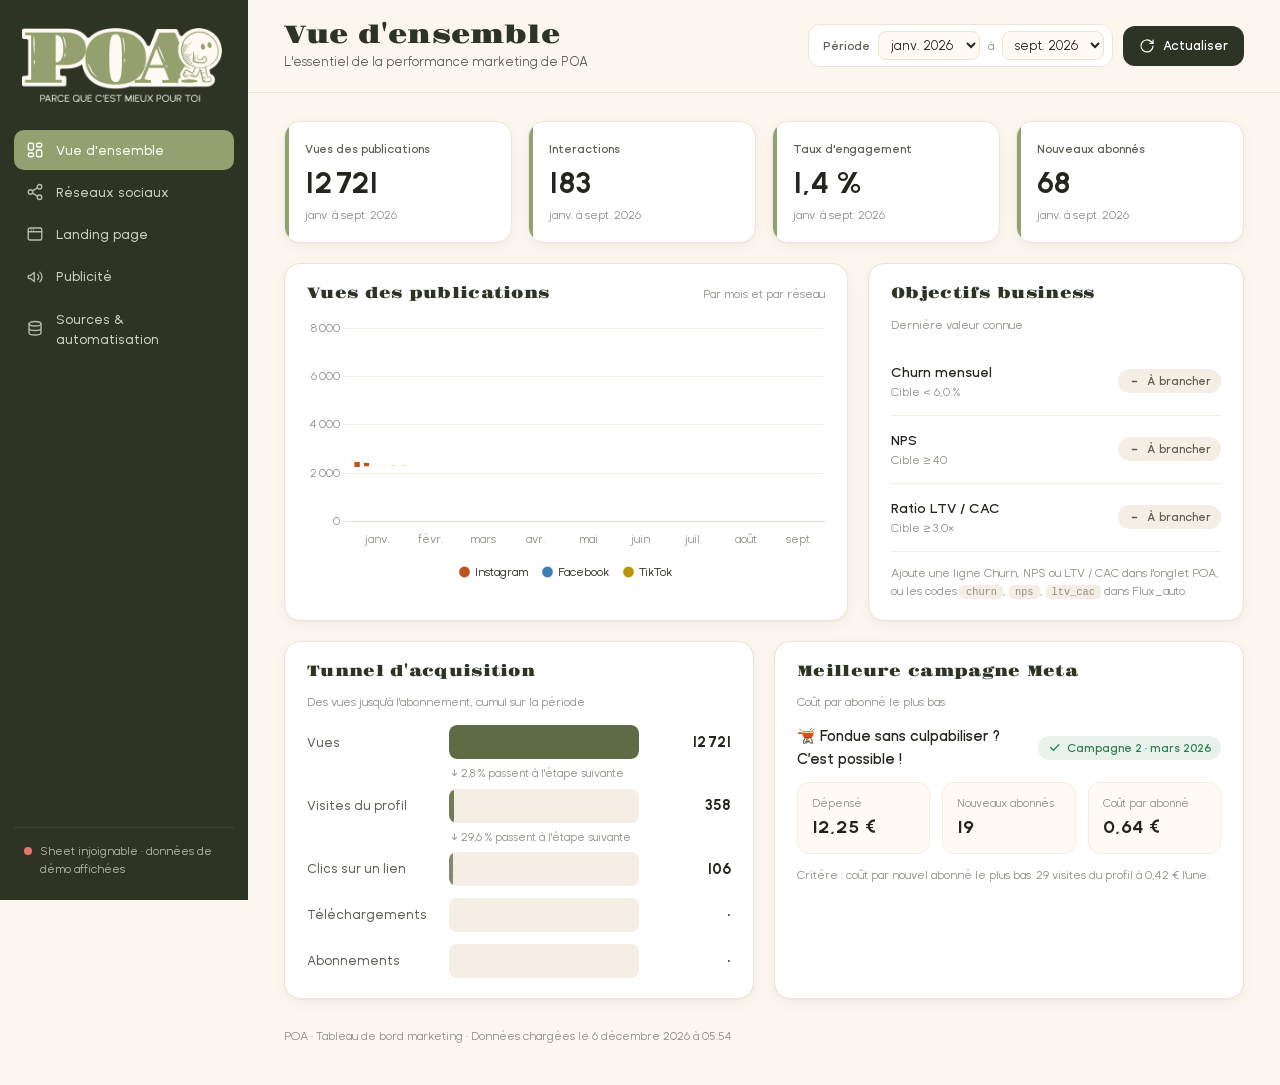
==== index.html @ b8bda18e "Add files via upload" ====
<!DOCTYPE html>
<html lang="fr">
<head>
  <meta charset="UTF-8" />
  <meta name="viewport" content="width=device-width, initial-scale=1.0" />
  <meta name="robots" content="noindex, nofollow" />
  <meta name="description" content="Tableau de bord KPI marketing de POA" />
  <title>POA · Tableau de bord KPI</title>
  <link rel="icon" href="favicon.ico" sizes="any" />
  <link rel="icon" href="favicon-32.png" type="image/png" />
  <link rel="apple-touch-icon" href="apple-touch-icon.png" />
  <meta name="theme-color" content="#2E3424" />
  <link rel="preload" href="gravitas-one.woff2" as="font" type="font/woff2" crossorigin />
  <link rel="preload" href="nobel-uno-regular.woff2" as="font" type="font/woff2" crossorigin />
  <link rel="stylesheet" href="styles.css" />
</head>
<body>

<div class="app">

  <!-- ============ SIDEBAR ============ -->
  <aside class="sidebar" aria-label="Navigation">
    <div class="brand">
      <img src="logo.png" alt="POA, parce que c'est mieux pour toi" class="brand-logo" width="440" height="163" onerror="this.outerHTML='&lt;span class=&quot;brand-fallback&quot;&gt;POA&lt;/span&gt;'" />
    </div>

    <nav class="nav">
      <a href="#vue" class="nav-item" data-page="vue">
        <svg viewBox="0 0 24 24"><rect x="3" y="3" width="7" height="9" rx="2"/><rect x="14" y="3" width="7" height="5" rx="2"/><rect x="14" y="12" width="7" height="9" rx="2"/><rect x="3" y="16" width="7" height="5" rx="2"/></svg>
        <span>Vue d'ensemble</span>
      </a>
      <a href="#reseaux" class="nav-item" data-page="reseaux">
        <svg viewBox="0 0 24 24"><circle cx="18" cy="5" r="3"/><circle cx="6" cy="12" r="3"/><circle cx="18" cy="19" r="3"/><path d="M8.6 13.5l6.8 4M15.4 6.5l-6.8 4"/></svg>
        <span>Réseaux sociaux</span>
      </a>
      <a href="#landing" class="nav-item" data-page="landing">
        <svg viewBox="0 0 24 24"><rect x="3" y="4" width="18" height="16" rx="2"/><path d="M3 9h18M7 6.5h.01M10 6.5h.01"/></svg>
        <span>Landing page</span>
      </a>
      <a href="#pub" class="nav-item" data-page="pub">
        <svg viewBox="0 0 24 24"><path d="M3 11v2a1 1 0 0 0 1 1h2l5 4V6L6 10H4a1 1 0 0 0-1 1z"/><path d="M15.5 8.5a5 5 0 0 1 0 7M18.5 5.5a9 9 0 0 1 0 13"/></svg>
        <span>Publicité</span>
      </a>
      <a href="#sources" class="nav-item" data-page="sources">
        <svg viewBox="0 0 24 24"><ellipse cx="12" cy="5" rx="8" ry="3"/><path d="M4 5v6c0 1.7 3.6 3 8 3s8-1.3 8-3V5M4 11v6c0 1.7 3.6 3 8 3s8-1.3 8-3v-6"/></svg>
        <span>Sources &amp; automatisation</span>
      </a>
    </nav>

    <div class="source-status" id="source-status">
      <span class="dot"></span>
      <span class="txt">Chargement…</span>
    </div>
  </aside>

  <!-- ============ MAIN ============ -->
  <div class="main">

    <header class="topbar">
      <div class="topbar-title">
        <h1 id="page-title">Vue d'ensemble</h1>
        <p id="page-sub">L'essentiel de la performance marketing de POA</p>
      </div>
      <div class="topbar-actions">
        <div class="period">
          <label for="p-start">Période</label>
          <select id="p-start" aria-label="Mois de début"></select>
          <span class="arrow">à</span>
          <select id="p-end" aria-label="Mois de fin"></select>
        </div>
        <button id="refresh" class="btn" type="button" title="Recharger les données du Google Sheet">
          <svg viewBox="0 0 24 24"><path d="M21 12a9 9 0 1 1-2.6-6.4L21 8"/><path d="M21 3v5h-5"/></svg>
          <span>Actualiser</span>
        </button>
      </div>
    </header>

    <main class="content">

      <!-- ============ PAGE : VUE D'ENSEMBLE ============ -->
      <section class="page" id="page-vue" data-title="Vue d'ensemble" data-sub="L'essentiel de la performance marketing de POA">
        <div class="tiles" id="tiles-vue"></div>

        <div class="grid g-3-2">
          <div class="card">
            <div class="card-head">
              <h2>Vues des publications</h2>
              <span class="card-hint">Par mois et par réseau</span>
            </div>
            <div class="chart" id="wrap-communaute"><canvas id="c-communaute"></canvas></div>
          </div>
          <div class="card">
            <div class="card-head">
              <h2>Objectifs business</h2>
              <span class="card-hint">Dernière valeur connue</span>
            </div>
            <div id="objectifs"></div>
          </div>
        </div>

        <div class="grid g-2">
          <div class="card">
            <div class="card-head">
              <h2>Tunnel d'acquisition</h2>
              <span class="card-hint">Des vues jusqu'à l'abonnement, cumul sur la période</span>
            </div>
            <div id="funnel"></div>
          </div>
          <div class="card">
            <div class="card-head">
              <h2>Meilleure campagne Meta</h2>
              <span class="card-hint">Coût par abonné le plus bas</span>
            </div>
            <div id="best-test"></div>
          </div>
        </div>
      </section>

      <!-- ============ PAGE : RÉSEAUX ============ -->
      <section class="page" id="page-reseaux" data-title="Réseaux sociaux" data-sub="Instagram, Facebook et TikTok sur la période choisie">
        <div class="tiles tiles-3" id="tiles-reseaux"></div>

        <div class="grid g-2">
          <div class="card">
            <div class="card-head"><h2>Vues des publications</h2><span class="card-hint">Par mois</span></div>
            <div class="chart" id="wrap-abonnes"><canvas id="c-abonnes"></canvas></div>
          </div>
          <div class="card">
            <div class="card-head"><h2>Interactions</h2><span class="card-hint">Par mois</span></div>
            <div class="chart" id="wrap-interactions"><canvas id="c-interactions"></canvas></div>
          </div>
        </div>

        <div class="grid g-2">
          <div class="card">
            <div class="card-head"><h2>Taux d'engagement</h2><span class="card-hint">Interactions ÷ vues</span></div>
            <div class="chart" id="wrap-publications"><canvas id="c-publications"></canvas></div>
          </div>
          <div class="card">
            <div class="card-head"><h2>Publications</h2><span class="card-hint">Stories et posts</span></div>
            <div class="chart" id="wrap-pubs"><canvas id="c-pubs"></canvas></div>
          </div>
        </div>

        <div class="card">
          <div class="card-head"><h2>Détail par mois et par réseau</h2></div>
          <div class="table-wrap" id="t-efficacite"></div>
        </div>
      </section>

      <!-- ============ PAGE : LANDING PAGE ============ -->
      <section class="page" id="page-landing" data-title="Landing page" data-sub="Trafic du site et passage à l'application">
        <div class="tiles" id="tiles-landing"></div>
        <div class="grid g-3-2">
          <div class="card">
            <div class="card-head"><h2>Visites par mois</h2><span class="card-hint">Landing page</span></div>
            <div class="chart" id="wrap-visites"><canvas id="c-visites"></canvas></div>
          </div>
          <div class="card">
            <div class="card-head"><h2>De la visite à l'abonnement</h2><span class="card-hint">Cumul sur la période</span></div>
            <div id="funnel-lp"></div>
          </div>
        </div>
        <div class="card">
          <div class="card-head"><h2>Détail mensuel</h2></div>
          <div class="table-wrap" id="t-landing"></div>
        </div>
      </section>

      <!-- ============ PAGE : PUBLICITÉ ============ -->
      <section class="page" id="page-pub" data-title="Publicité" data-sub="Campagnes Meta Ads (Instagram) et Google Ads">
        <div class="tiles" id="tiles-pub"></div>

        <div class="card">
          <div class="card-head">
            <h2>Campagnes Meta Ads</h2>
            <span class="card-hint" id="hint-tests"></span>
          </div>
          <div class="table-wrap" id="t-tests"></div>
        </div>

        <div class="grid g-2">
          <div class="card">
            <div class="card-head"><h2>Coûts unitaires</h2><span class="card-hint">Plus bas = mieux</span></div>
            <div class="chart" id="wrap-cpa"><canvas id="c-cpa"></canvas></div>
          </div>
          <div class="card">
            <div class="card-head"><h2>Résultats obtenus</h2><span class="card-hint">Par campagne</span></div>
            <div class="chart" id="wrap-roas"><canvas id="c-roas"></canvas></div>
          </div>
        </div>

        <div class="grid g-2">
          <div class="card">
            <div class="card-head"><h2>Diffusion mensuelle</h2><span class="card-hint">Vues Meta Ads et impressions Google Ads</span></div>
            <div class="chart" id="wrap-impr"><canvas id="c-impr"></canvas></div>
          </div>
          <div class="card">
            <div class="card-head"><h2>Google Ads</h2><span class="card-hint">Impressions, clics, conversion</span></div>
            <div class="table-wrap" id="t-campagnes"></div>
          </div>
        </div>
      </section>

      <!-- ============ PAGE : SOURCES ============ -->
      <section class="page" id="page-sources" data-title="Sources &amp; automatisation" data-sub="D'où vient chaque chiffre, et ce qui reste à brancher">
        <div class="tiles" id="tiles-sources"></div>
        <div class="card">
          <div class="card-head">
            <h2>État de chaque indicateur</h2>
            <span class="card-hint">Le code sert à l'automatisation (onglet Flux_auto)</span>
          </div>
          <div class="table-wrap" id="t-sources"></div>
        </div>
        <div class="card callout">
          <h2>Comment fonctionne la mise à jour automatique</h2>
          <ol class="steps">
            <li><strong>Saisie manuelle</strong> : l'onglet <code>POA</code> du Google Sheet reste la base. Chaque valeur saisie apparaît ici au prochain clic sur <em>Actualiser</em>.</li>
            <li><strong>Automatisation</strong> : un script (Google Apps Script ou Make) ajoute chaque jour ou chaque semaine des lignes dans l'onglet <code>Flux_auto</code> : <code>Date | Code | Valeur | Source</code>.</li>
            <li><strong>Fusion</strong> : le dashboard regroupe ces lignes par mois. Une valeur automatique remplace la valeur manuelle du même mois.</li>
          </ol>
          <p class="muted">Le guide complet est dans le fichier <code>GUIDE_AUTOMATISATION.md</code> du projet.</p>
        </div>
      </section>

      <footer class="footer">
        POA · Tableau de bord marketing · <span id="last-load">···</span>
      </footer>
    </main>
  </div>
</div>

<div class="toast" id="toast" role="status" aria-live="polite"></div>

<script src="papaparse.min.js"></script>
<script src="chart.umd.min.js"></script>
<script src="chartjs-plugin-annotation.min.js"></script>
<script src="config.js"></script>
<script src="demo-data.js"></script>
<script src="app.js"></script>
</body>
</html>
---- styles.css ----
/* ============ POLICES (charte POA 2026, fichiers locaux) ============ */
@font-face { font-family: 'Gravitas One'; font-weight: 400; font-display: swap; src: url('gravitas-one.woff2') format('woff2'); }
@font-face { font-family: 'Nobel Uno'; font-weight: 400; font-display: swap; src: url('nobel-uno-regular.woff2') format('woff2'); }
@font-face { font-family: 'Nobel Uno'; font-weight: 500; font-display: swap; src: url('nobel-uno-medium.woff2') format('woff2'); }
@font-face { font-family: 'Nobel Uno'; font-weight: 600; font-display: swap; src: url('nobel-uno-semibold.woff2') format('woff2'); }
@font-face { font-family: 'Nobel Uno'; font-weight: 700; font-display: swap; src: url('nobel-uno-bold.woff2') format('woff2'); }

/* ============ TOKENS ============ */
:root {
  /* Charte POA */
  --sage: #93A170;
  --sage-dk: #5F6B44;
  --sage-ink: #2E3424;
  --terracotta: #BF5223;
  --blue: #8FB0C7;
  --orange: #F79E2B;
  --cream: #FFFAF2;

  /* Surfaces & texte */
  --bg: #FBF6EE;
  --surface: #FFFFFF;
  --line: #EDE4D6;
  --line-soft: #F4EEE4;
  --ink: #23261E;
  --ink-2: #5C5F55;
  --ink-3: #8E8F86;

  /* Séries (palette validée daltonisme) */
  --c-ig: #BF5223;
  --c-fb: #3F7FB5;
  --c-tt: #B8960C;
  --c-meta: #3F7FB5;
  --c-gads: #7C8F3E;

  /* Statuts (réservés) */
  --good: #2F7D4F;  --good-bg: #E7F2EA;
  --warn: #9A6A0B;  --warn-bg: #FBF0D9;
  --bad:  #B3261E;  --bad-bg:  #FBE6E3;

  --radius: 16px;
  --shadow: 0 1px 2px rgba(46, 52, 36, .04), 0 4px 16px rgba(46, 52, 36, .04);
  --font: 'Nobel Uno', -apple-system, BlinkMacSystemFont, 'Segoe UI', Roboto, Arial, sans-serif;
  --serif: 'Gravitas One', Georgia, 'Times New Roman', serif;
}

* { box-sizing: border-box; margin: 0; padding: 0; }
html { -webkit-text-size-adjust: 100%; }
body {
  font-family: var(--font); font-size: 14px; line-height: 1.5;
  color: var(--ink); background: var(--bg);
  -webkit-font-smoothing: antialiased;
  font-variant-numeric: tabular-nums;
}
svg { fill: none; stroke: currentColor; stroke-width: 1.8; stroke-linecap: round; stroke-linejoin: round; }
code { font-family: ui-monospace, SFMono-Regular, Menlo, monospace; font-size: .86em; background: var(--line-soft); padding: 1px 6px; border-radius: 5px; }

/* ============ LAYOUT ============ */
.app { display: grid; grid-template-columns: 248px minmax(0, 1fr); min-height: 100vh; }

/* ============ SIDEBAR ============ */
.sidebar {
  position: sticky; top: 0; height: 100vh;
  background: var(--sage-ink); color: #E9E6DC;
  display: flex; flex-direction: column; padding: 22px 14px;
}
.brand { padding: 6px 8px 28px; }
.brand-logo { display: block; width: 100%; max-width: 200px; height: auto; }
.brand-fallback { font-family: var(--serif); font-size: 30px; color: var(--cream); }

.nav { display: flex; flex-direction: column; gap: 2px; }
.nav-item {
  display: flex; align-items: center; gap: 12px;
  padding: 10px 12px; border-radius: 10px;
  color: #CFD2C2; text-decoration: none; font-weight: 500; font-size: 13.5px;
  transition: background .15s, color .15s;
}
.nav-item svg { width: 18px; height: 18px; flex-shrink: 0; opacity: .85; }
.nav-item:hover { background: rgba(255,255,255,.06); color: #fff; }
.nav-item.active { background: var(--sage); color: #fff; }
.nav-item.active svg { opacity: 1; }
.nav-item:focus-visible, .btn:focus-visible, select:focus-visible { outline: 2px solid var(--orange); outline-offset: 2px; }

.source-status {
  margin-top: auto; display: flex; align-items: flex-start; gap: 8px;
  font-size: 12px; color: #B8BDA6; padding: 14px 10px 0; border-top: 1px solid rgba(255,255,255,.08);
}
.source-status .dot { width: 8px; height: 8px; border-radius: 50%; background: #8E8F86; margin-top: 5px; flex-shrink: 0; }
.source-status.live .dot { background: #7FC79A; box-shadow: 0 0 0 4px rgba(127,199,154,.15); }
.source-status.demo .dot { background: var(--orange); }
.source-status.error .dot { background: #E5776E; }

/* ============ TOPBAR ============ */
.main { min-width: 0; display: flex; flex-direction: column; }
.topbar {
  position: sticky; top: 0; z-index: 20;
  display: flex; align-items: center; justify-content: space-between; gap: 16px; flex-wrap: wrap;
  padding: 20px 36px; background: rgba(251, 246, 238, .92); backdrop-filter: blur(8px);
  border-bottom: 1px solid var(--line);
}
.topbar h1 { font-family: var(--serif); font-weight: 400; font-size: 25px; line-height: 1.2; letter-spacing: .2px; color: var(--sage-ink); }
.topbar p { color: var(--ink-2); font-size: 13px; margin-top: 2px; }
.topbar-actions { display: flex; align-items: center; gap: 10px; flex-wrap: wrap; }
.period { display: flex; align-items: center; gap: 8px; background: var(--surface); border: 1px solid var(--line); border-radius: 12px; padding: 6px 8px 6px 14px; }
.period label { font-size: 12px; font-weight: 600; color: var(--ink-2); }
.period .arrow { font-size: 12px; color: var(--ink-3); }
.period select {
  font: inherit; font-size: 13px; color: var(--ink); background: var(--cream);
  border: 1px solid var(--line); border-radius: 8px; padding: 5px 8px; cursor: pointer;
}
.btn {
  display: inline-flex; align-items: center; gap: 8px; cursor: pointer;
  font: inherit; font-size: 13px; font-weight: 600; color: #fff;
  background: var(--sage-ink); border: none; border-radius: 12px; padding: 10px 16px;
  transition: background .15s, transform .1s;
}
.btn:hover { background: #3C4430; }
.btn:active { transform: translateY(1px); }
.btn svg { width: 16px; height: 16px; }
.btn.loading svg { animation: spin .8s linear infinite; }
@keyframes spin { to { transform: rotate(360deg); } }

/* ============ CONTENT ============ */
.content { padding: 28px 36px 40px; max-width: 1360px; width: 100%; }
.page { display: none; flex-direction: column; gap: 20px; animation: fade .25s ease; }
.page.active { display: flex; }
@keyframes fade { from { opacity: 0; transform: translateY(4px); } to { opacity: 1; transform: none; } }

.grid { display: grid; gap: 20px; }
.g-2 { grid-template-columns: repeat(2, minmax(0, 1fr)); }
.g-3-2 { grid-template-columns: minmax(0, 3fr) minmax(0, 2fr); }

/* ============ CARDS ============ */
.card {
  background: var(--surface); border: 1px solid var(--line); border-radius: var(--radius);
  padding: 20px 22px; box-shadow: var(--shadow); min-width: 0;
}
.card-head { display: flex; align-items: baseline; justify-content: space-between; gap: 12px; margin-bottom: 14px; flex-wrap: wrap; }
.card-head h2, .callout h2 { font-family: var(--serif); font-weight: 400; font-size: 15px; color: var(--sage-ink); letter-spacing: .3px; line-height: 1.3; }
.card-hint { font-size: 12px; color: var(--ink-3); }
.chart { position: relative; height: 270px; }
.muted { color: var(--ink-3); font-size: 12.5px; }

/* ============ TILES ============ */
.tiles { display: grid; grid-template-columns: repeat(4, minmax(0, 1fr)); gap: 16px; }
.tiles-3 { grid-template-columns: repeat(3, minmax(0, 1fr)); }
.tile {
  position: relative; overflow: hidden;
  background: var(--surface); border: 1px solid var(--line); border-radius: var(--radius);
  padding: 18px 20px; box-shadow: var(--shadow); min-width: 0;
}
.tile::before { content: ''; position: absolute; left: 0; top: 0; bottom: 0; width: 4px; background: var(--accent, var(--sage)); }
.tile-label { font-size: 12px; font-weight: 600; color: var(--ink-2); display: flex; align-items: center; gap: 8px; }
.tile-label .sw { width: 8px; height: 8px; border-radius: 50%; background: var(--accent, var(--sage)); }
.tile-value { font-size: 30px; font-weight: 700; letter-spacing: -.8px; line-height: 1.15; margin-top: 8px; color: var(--ink); }
.tile-value.empty { color: var(--ink-3); font-size: 22px; font-weight: 600; }
.tile-foot { margin-top: 6px; font-size: 12px; color: var(--ink-3); display: flex; gap: 6px; align-items: center; flex-wrap: wrap; }
.delta { font-weight: 600; padding: 1px 7px; border-radius: 999px; font-size: 11.5px; }
.delta.up { color: var(--good); background: var(--good-bg); }
.delta.down { color: var(--bad); background: var(--bad-bg); }
.delta.flat { color: var(--ink-2); background: var(--line-soft); }

/* Tuile réseau détaillée */
.net-rows { margin-top: 12px; display: grid; grid-template-columns: repeat(3, minmax(0, 1fr)); gap: 12px 10px; border-top: 1px solid var(--line-soft); padding-top: 12px; }
.net-rows div { font-size: 12px; color: var(--ink-3); }
.net-rows strong { display: block; font-size: 16px; color: var(--ink); font-weight: 600; }
.net-rows strong.na { color: var(--ink-3); }
.net-total { margin-top: 12px; font-size: 12px; color: var(--ink-2); font-weight: 500; }
.net-total span { color: var(--ink-3); font-weight: 400; }
.camp-name { min-width: 200px; max-width: 280px; }
td.num { white-space: nowrap; }
table.compact th, table.compact td { padding-left: 9px; padding-right: 9px; }
.camp-name strong { display: block; }
.camp-name span { display: block; font-size: 12px; color: var(--ink-2); line-height: 1.35; }
.camp-name em { display: block; font-size: 11.5px; color: var(--ink-3); margin-top: 4px; font-style: normal; line-height: 1.4; }
.warn-note { background: var(--warn-bg); color: #6B4A08; padding: 10px 14px; border-radius: 10px; }

/* ============ TABLES ============ */
.table-wrap { overflow-x: auto; }
table { width: 100%; border-collapse: collapse; font-size: 13px; }
th {
  text-align: left; font-weight: 600; font-size: 11.5px; color: var(--ink-2);
  text-transform: uppercase; letter-spacing: .4px;
  padding: 10px 12px; border-bottom: 1px solid var(--line); background: var(--cream); white-space: nowrap;
}
th.num, td.num { text-align: right; }
td { padding: 11px 12px; border-bottom: 1px solid var(--line-soft); vertical-align: middle; }
tbody tr:last-child td { border-bottom: none; }
tbody tr:hover td { background: #FDFAF5; }
td.na { color: var(--ink-3); }
.row-muted td { color: var(--ink-3); font-style: italic; }
.sec-tag { display: inline-block; font-size: 11px; font-weight: 600; padding: 2px 8px; border-radius: 6px; background: var(--line-soft); color: var(--ink-2); white-space: nowrap; }
.sw-inline { display: inline-block; width: 9px; height: 9px; border-radius: 50%; margin-right: 7px; vertical-align: 0; }

/* ============ STATUTS ============ */
.status { display: inline-flex; align-items: center; gap: 6px; font-size: 12px; font-weight: 600; padding: 3px 10px; border-radius: 999px; white-space: nowrap; }
.status svg { width: 13px; height: 13px; stroke-width: 2.4; }
.status.good { color: var(--good); background: var(--good-bg); }
.status.warn { color: var(--warn); background: var(--warn-bg); }
.status.bad  { color: var(--bad);  background: var(--bad-bg); }
.status.none { color: var(--ink-2); background: var(--line-soft); }
.src { font-size: 11.5px; font-weight: 600; padding: 2px 8px; border-radius: 6px; }
.src.auto { color: #1F5E8C; background: #E5EFF7; }
.src.manuel { color: var(--sage-dk); background: #EEF1E5; }
.src.vide { color: var(--ink-3); background: var(--line-soft); }

/* ============ OBJECTIFS ============ */
.obj { display: flex; align-items: center; justify-content: space-between; gap: 12px; padding: 14px 0; border-bottom: 1px solid var(--line-soft); }
.obj:last-child { border-bottom: none; }
.obj-name { font-weight: 600; }
.obj-target { font-size: 12px; color: var(--ink-3); }
.obj-right { text-align: right; display: flex; flex-direction: column; align-items: flex-end; gap: 4px; }
.obj-val { font-size: 20px; font-weight: 700; }

/* ============ FUNNEL ============ */
.funnel { display: flex; flex-direction: column; gap: 6px; }
.f-step { display: grid; grid-template-columns: 130px minmax(0, 1fr) 80px; align-items: center; gap: 12px; }
.f-label { font-size: 13px; font-weight: 500; color: var(--ink-2); }
.f-bar { height: 34px; background: var(--line-soft); border-radius: 8px; overflow: hidden; }
.f-fill { height: 100%; background: var(--sage); border-radius: 8px; min-width: 4px; transition: width .5s ease; }
.f-fill { background: var(--sage-dk); }
.f-val { font-weight: 700; font-size: 15px; text-align: right; }
.f-rate { grid-column: 2 / 4; font-size: 11.5px; color: var(--ink-3); padding-left: 2px; }

/* ============ MEILLEUR TEST ============ */
.best { display: grid; grid-template-columns: repeat(3, 1fr); gap: 12px; }
.best-name { grid-column: 1 / -1; font-weight: 600; font-size: 15px; display: flex; align-items: center; justify-content: space-between; gap: 8px; }
.kv { background: var(--cream); border: 1px solid var(--line-soft); border-radius: 12px; padding: 12px 14px; }
.kv span { font-size: 11.5px; color: var(--ink-3); display: block; }
.kv strong { font-size: 19px; font-weight: 700; }
.note { font-size: 12px; color: var(--ink-3); margin-top: 12px; }

/* ============ EMPTY STATE ============ */
.empty-state {
  height: 100%; min-height: 160px; display: flex; flex-direction: column; align-items: center; justify-content: center;
  text-align: center; gap: 6px; color: var(--ink-3); font-size: 13px; padding: 16px;
  border: 1.5px dashed var(--line); border-radius: 12px; background: #FFFDF9;
}
.empty-state strong { color: var(--ink-2); font-weight: 600; }

/* ============ CALLOUT ============ */
.callout { background: #F4F5EC; border-color: #E2E6D2; }
.callout h2 { margin-bottom: 12px; }
.steps { padding-left: 20px; display: flex; flex-direction: column; gap: 8px; color: var(--ink-2); margin-bottom: 10px; }

/* ============ FOOTER / TOAST ============ */
.footer { margin-top: 28px; font-size: 12px; color: var(--ink-3); }
.toast {
  position: fixed; bottom: 24px; right: 24px; z-index: 50;
  background: var(--sage-ink); color: #fff; font-size: 13px; font-weight: 500;
  padding: 12px 18px; border-radius: 12px; box-shadow: 0 8px 24px rgba(0,0,0,.18);
  opacity: 0; transform: translateY(10px); pointer-events: none; transition: all .25s ease;
}
.toast.show { opacity: 1; transform: none; }

/* ============ RESPONSIVE ============ */
@media (max-width: 1180px) {
  .tiles { grid-template-columns: repeat(2, minmax(0, 1fr)); }
  .g-3-2 { grid-template-columns: minmax(0, 1fr); }
}
@media (max-width: 900px) {
  .app { grid-template-columns: minmax(0, 1fr); }
  .sidebar { position: static; height: auto; padding: 14px 16px; }
  .brand { padding: 0 0 12px; }
  .brand-logo { max-width: 150px; }
  .nav { flex-direction: row; overflow-x: auto; gap: 6px; padding-bottom: 4px; }
  .nav-item { white-space: nowrap; padding: 8px 12px; }
  .source-status { padding-top: 10px; margin-top: 10px; }
  .topbar { position: static; padding: 18px 16px; }
  .content { padding: 18px 16px 32px; }
  .g-2 { grid-template-columns: minmax(0, 1fr); }
  .tiles-3 { grid-template-columns: minmax(0, 1fr); }
}
@media (max-width: 520px) {
  .tiles { grid-template-columns: repeat(2, minmax(0, 1fr)); gap: 10px; }
  .tiles.tiles-3 { grid-template-columns: minmax(0, 1fr); }
  .tile { padding: 14px; }
  .tile-value { font-size: 24px; }
  .tile-foot span:not(.delta) { display: none; }
  .period { width: 100%; }
  .f-step { grid-template-columns: 96px minmax(0, 1fr) 64px; }
  .best { grid-template-columns: 1fr 1fr; }
}
@media (prefers-reduced-motion: reduce) { * { animation: none !important; transition: none !important; } }
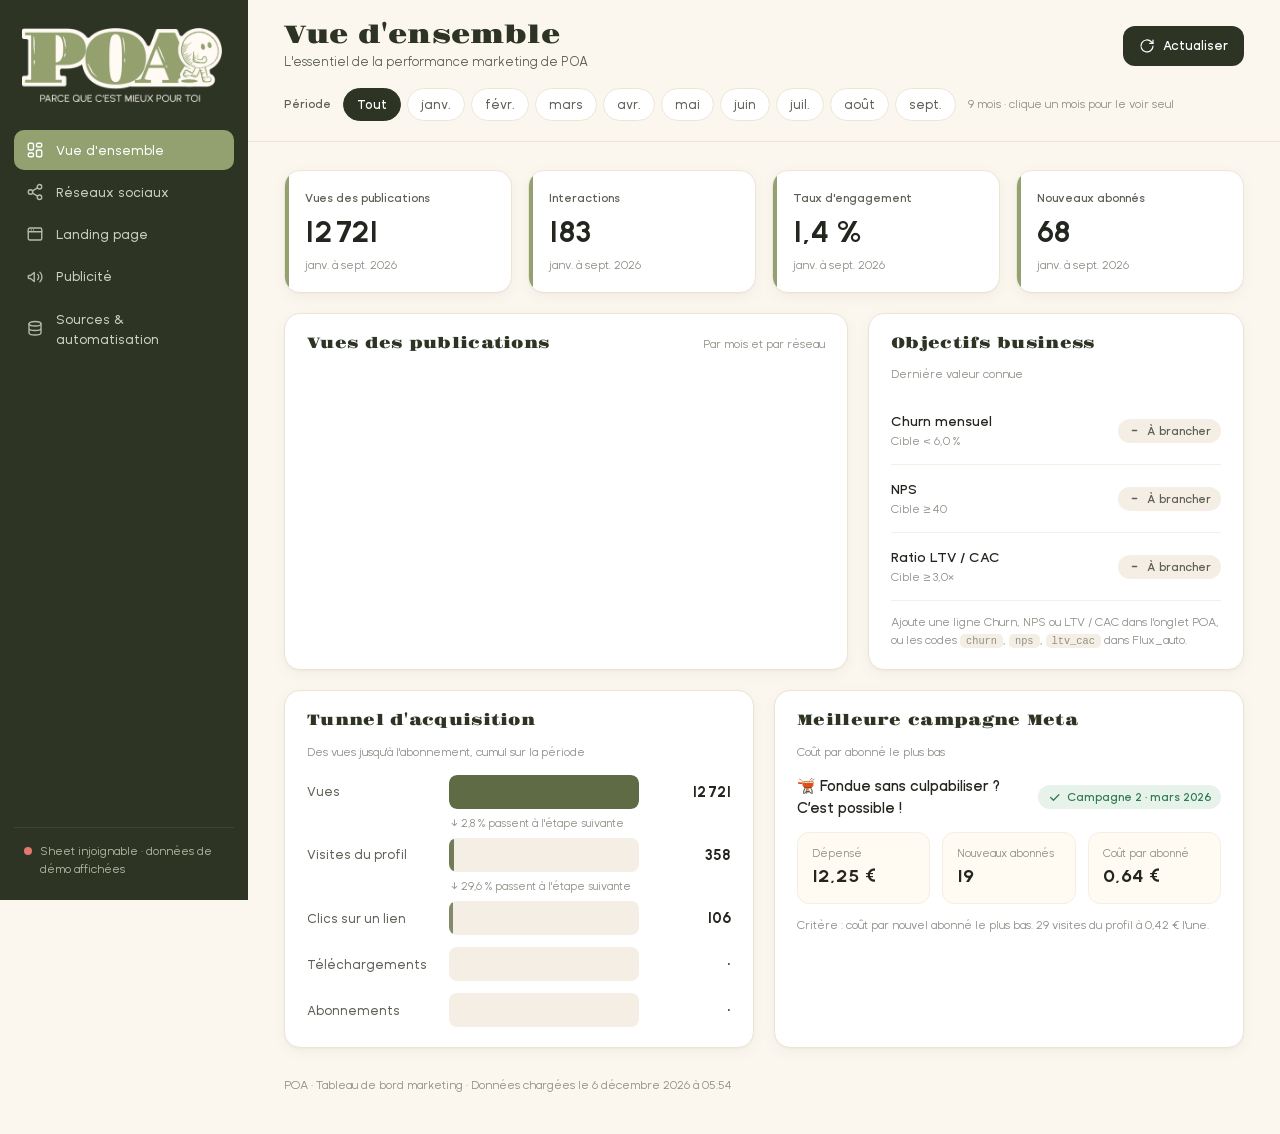
==== commit d0d9f22f: "Add files via upload" ====
--- a/index.html
+++ b/index.html
@@ -62,17 +62,16 @@
         <p id="page-sub">L'essentiel de la performance marketing de POA</p>
       </div>
       <div class="topbar-actions">
-        <div class="period">
-          <label for="p-start">Période</label>
-          <select id="p-start" aria-label="Mois de début"></select>
-          <span class="arrow">à</span>
-          <select id="p-end" aria-label="Mois de fin"></select>
-        </div>
         <button id="refresh" class="btn" type="button" title="Recharger les données du Google Sheet">
           <svg viewBox="0 0 24 24"><path d="M21 12a9 9 0 1 1-2.6-6.4L21 8"/><path d="M21 3v5h-5"/></svg>
           <span>Actualiser</span>
         </button>
       </div>
+      <div class="period" role="group" aria-label="Période">
+        <span class="period-label">Période</span>
+        <div class="chips" id="period-chips"></div>
+        <span class="period-hint" id="period-hint"></span>
+      </div>
     </header>
 
     <main class="content">
@@ -117,12 +116,14 @@
       </section>
 
       <!-- ============ PAGE : RÉSEAUX ============ -->
-      <section class="page" id="page-reseaux" data-title="Réseaux sociaux" data-sub="Instagram, Facebook et TikTok sur la période choisie">
-        <div class="tiles tiles-3" id="tiles-reseaux"></div>
-
-        <div class="grid g-2">
-          <div class="card">
-            <div class="card-head"><h2>Vues des publications</h2><span class="card-hint">Par mois</span></div>
+      <section class="page" id="page-reseaux" data-title="Réseaux sociaux" data-sub="Un réseau à la fois, sur la période choisie">
+        <div class="net-tabs" id="net-tabs" role="tablist" aria-label="Réseau"></div>
+
+        <div class="tiles" id="tiles-reseaux"></div>
+
+        <div class="grid g-2">
+          <div class="card">
+            <div class="card-head"><h2>Vues des publications</h2><span class="card-hint" id="hint-net-1">Par mois</span></div>
             <div class="chart" id="wrap-abonnes"><canvas id="c-abonnes"></canvas></div>
           </div>
           <div class="card">
@@ -137,13 +138,13 @@
             <div class="chart" id="wrap-publications"><canvas id="c-publications"></canvas></div>
           </div>
           <div class="card">
-            <div class="card-head"><h2>Publications</h2><span class="card-hint">Stories et posts</span></div>
+            <div class="card-head"><h2>Audience</h2><span class="card-hint">Visites du profil, clics sur le lien, nouveaux abonnés</span></div>
             <div class="chart" id="wrap-pubs"><canvas id="c-pubs"></canvas></div>
           </div>
         </div>
 
         <div class="card">
-          <div class="card-head"><h2>Détail par mois et par réseau</h2></div>
+          <div class="card-head"><h2 id="t-net-title">Détail par mois</h2></div>
           <div class="table-wrap" id="t-efficacite"></div>
         </div>
       </section>
--- a/styles.css
+++ b/styles.css
@@ -100,13 +100,30 @@
 .topbar h1 { font-family: var(--serif); font-weight: 400; font-size: 25px; line-height: 1.2; letter-spacing: .2px; color: var(--sage-ink); }
 .topbar p { color: var(--ink-2); font-size: 13px; margin-top: 2px; }
 .topbar-actions { display: flex; align-items: center; gap: 10px; flex-wrap: wrap; }
-.period { display: flex; align-items: center; gap: 8px; background: var(--surface); border: 1px solid var(--line); border-radius: 12px; padding: 6px 8px 6px 14px; }
-.period label { font-size: 12px; font-weight: 600; color: var(--ink-2); }
-.period .arrow { font-size: 12px; color: var(--ink-3); }
-.period select {
-  font: inherit; font-size: 13px; color: var(--ink); background: var(--cream);
-  border: 1px solid var(--line); border-radius: 8px; padding: 5px 8px; cursor: pointer;
-}
+.period { flex-basis: 100%; display: flex; align-items: center; gap: 10px 12px; flex-wrap: wrap; }
+.period-label { font-size: 12px; font-weight: 600; color: var(--ink-2); }
+.period-hint { font-size: 12px; color: var(--ink-3); }
+.chips { display: flex; gap: 6px; flex-wrap: wrap; }
+.chip {
+  font: inherit; font-size: 13px; font-weight: 500; color: var(--ink-2); cursor: pointer;
+  background: var(--surface); border: 1px solid var(--line); border-radius: 999px; padding: 6px 13px;
+  transition: background .15s, color .15s, border-color .15s; user-select: none;
+}
+.chip:hover { border-color: var(--sage); color: var(--ink); }
+.chip.on { background: var(--sage); border-color: var(--sage); color: #fff; font-weight: 600; }
+.chip-all.on { background: var(--sage-ink); border-color: var(--sage-ink); }
+.chip:focus-visible, .net-tab:focus-visible { outline: 2px solid var(--orange); outline-offset: 2px; }
+
+/* Onglets réseau */
+.net-tabs { display: flex; gap: 8px; flex-wrap: wrap; }
+.net-tab {
+  font: inherit; font-size: 14px; font-weight: 600; color: var(--ink-2); cursor: pointer;
+  display: inline-flex; align-items: center; background: var(--surface);
+  border: 1px solid var(--line); border-radius: 12px; padding: 10px 18px; box-shadow: var(--shadow);
+  transition: border-color .15s, color .15s, background .15s;
+}
+.net-tab:hover { color: var(--ink); border-color: var(--accent); }
+.net-tab.active { color: var(--ink); border-color: var(--accent); background: color-mix(in srgb, var(--accent) 10%, #fff); box-shadow: inset 0 -3px 0 var(--accent), var(--shadow); }
 .btn {
   display: inline-flex; align-items: center; gap: 8px; cursor: pointer;
   font: inherit; font-size: 13px; font-weight: 600; color: #fff;
@@ -276,7 +293,9 @@
   .tile { padding: 14px; }
   .tile-value { font-size: 24px; }
   .tile-foot span:not(.delta) { display: none; }
-  .period { width: 100%; }
+  .chips { flex-wrap: nowrap; overflow-x: auto; width: 100%; padding-bottom: 4px; scrollbar-width: none; }
+  .chip { flex: none; }
+  .net-tab { flex: 1; justify-content: center; padding: 10px 8px; font-size: 13px; }
   .f-step { grid-template-columns: 96px minmax(0, 1fr) 64px; }
   .best { grid-template-columns: 1fr 1fr; }
 }
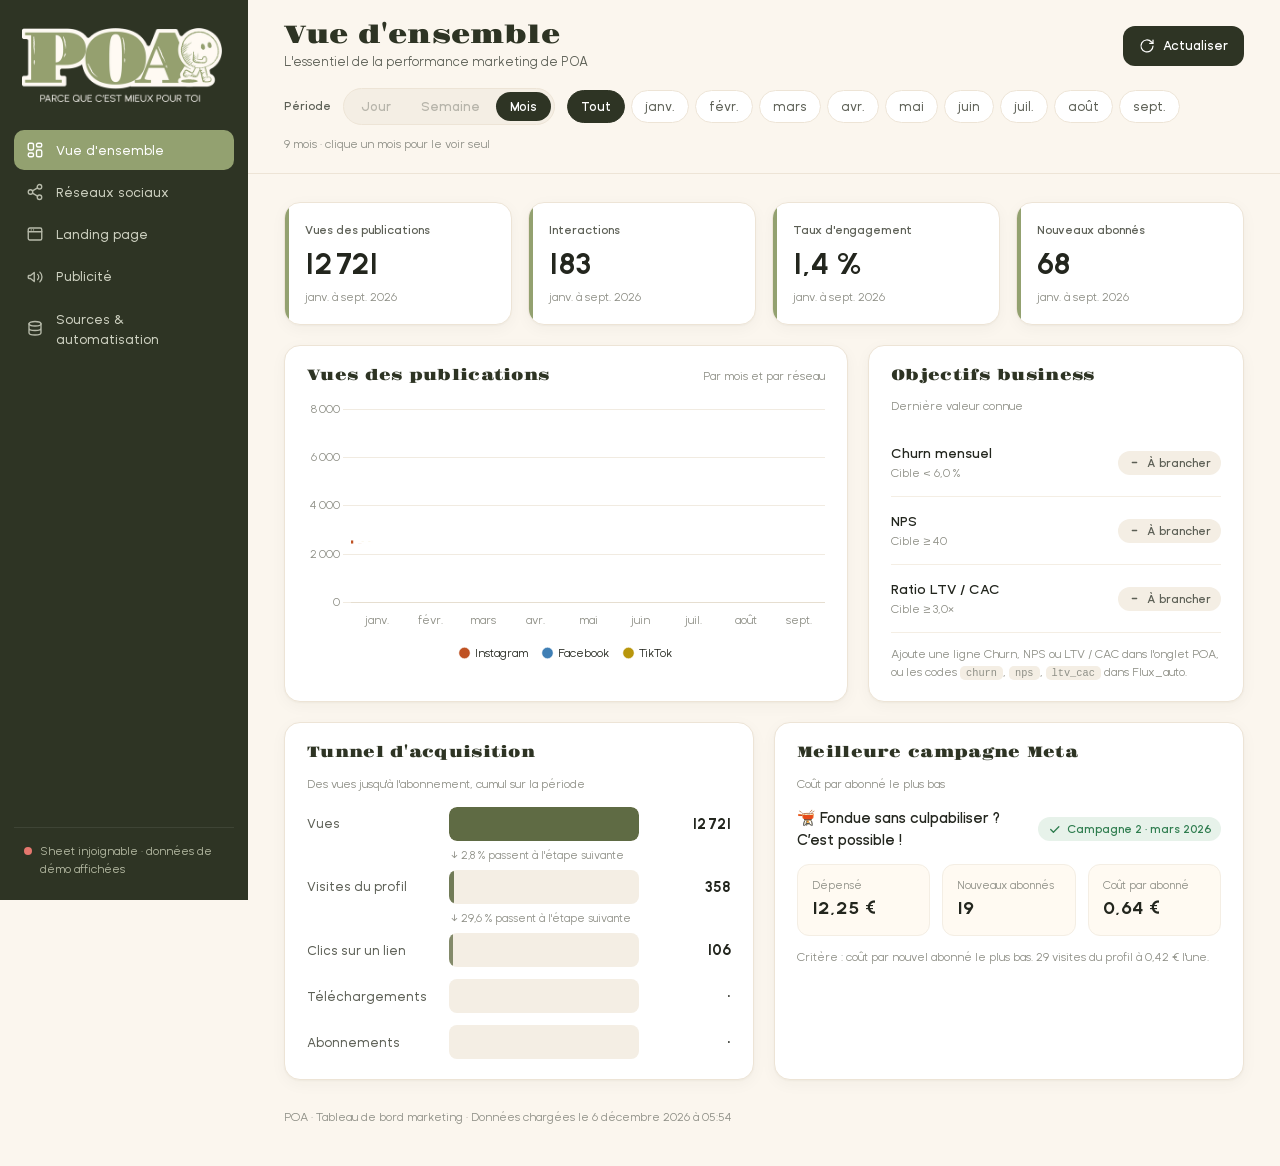
==== commit 6b5d696c: "Add files via upload" ====
--- a/index.html
+++ b/index.html
@@ -69,7 +69,12 @@
       </div>
       <div class="period" role="group" aria-label="Période">
         <span class="period-label">Période</span>
+        <div class="seg" id="gran" role="group" aria-label="Regrouper par"></div>
         <div class="chips" id="period-chips"></div>
+        <div class="range" id="period-range" hidden>
+          <label>du <input type="date" id="d-from" /></label>
+          <label>au <input type="date" id="d-to" /></label>
+        </div>
         <span class="period-hint" id="period-hint"></span>
       </div>
     </header>
@@ -84,7 +89,7 @@
           <div class="card">
             <div class="card-head">
               <h2>Vues des publications</h2>
-              <span class="card-hint">Par mois et par réseau</span>
+              <span class="card-hint" data-gran-hint=" et par réseau">Par mois et par réseau</span>
             </div>
             <div class="chart" id="wrap-communaute"><canvas id="c-communaute"></canvas></div>
           </div>
@@ -123,11 +128,11 @@
 
         <div class="grid g-2">
           <div class="card">
-            <div class="card-head"><h2>Vues des publications</h2><span class="card-hint" id="hint-net-1">Par mois</span></div>
+            <div class="card-head"><h2>Vues des publications</h2><span class="card-hint" data-gran-hint="">Par mois</span></div>
             <div class="chart" id="wrap-abonnes"><canvas id="c-abonnes"></canvas></div>
           </div>
           <div class="card">
-            <div class="card-head"><h2>Interactions</h2><span class="card-hint">Par mois</span></div>
+            <div class="card-head"><h2>Interactions</h2><span class="card-hint" data-gran-hint="">Par mois</span></div>
             <div class="chart" id="wrap-interactions"><canvas id="c-interactions"></canvas></div>
           </div>
         </div>
@@ -154,7 +159,7 @@
         <div class="tiles" id="tiles-landing"></div>
         <div class="grid g-3-2">
           <div class="card">
-            <div class="card-head"><h2>Visites par mois</h2><span class="card-hint">Landing page</span></div>
+            <div class="card-head"><h2>Visites</h2><span class="card-hint">Landing page</span></div>
             <div class="chart" id="wrap-visites"><canvas id="c-visites"></canvas></div>
           </div>
           <div class="card">
--- a/styles.css
+++ b/styles.css
@@ -100,10 +100,20 @@
 .topbar h1 { font-family: var(--serif); font-weight: 400; font-size: 25px; line-height: 1.2; letter-spacing: .2px; color: var(--sage-ink); }
 .topbar p { color: var(--ink-2); font-size: 13px; margin-top: 2px; }
 .topbar-actions { display: flex; align-items: center; gap: 10px; flex-wrap: wrap; }
-.period { flex-basis: 100%; display: flex; align-items: center; gap: 10px 12px; flex-wrap: wrap; }
+.period { flex-basis: 100%; min-width: 0; max-width: 100%; display: flex; align-items: center; gap: 10px 12px; flex-wrap: wrap; }
 .period-label { font-size: 12px; font-weight: 600; color: var(--ink-2); }
 .period-hint { font-size: 12px; color: var(--ink-3); }
-.chips { display: flex; gap: 6px; flex-wrap: wrap; }
+.chips { display: flex; gap: 6px; flex-wrap: wrap; min-width: 0; max-width: 100%; }
+.seg { display: inline-flex; background: var(--line-soft); border: 1px solid var(--line); border-radius: 999px; padding: 3px; gap: 2px; }
+.seg button { font: inherit; font-size: 13px; font-weight: 600; color: var(--ink-2); background: transparent; border: none; border-radius: 999px; padding: 5px 14px; cursor: pointer; }
+.seg button.on { background: var(--sage-ink); color: #fff; }
+.seg button:disabled { opacity: .4; cursor: not-allowed; }
+.seg button:focus-visible { outline: 2px solid var(--orange); outline-offset: 2px; }
+.range { display: flex; gap: 8px; align-items: center; font-size: 12px; color: var(--ink-2); }
+.range[hidden] { display: none; }
+.range label { display: inline-flex; align-items: center; gap: 6px; }
+.range input { font: inherit; font-size: 13px; color: var(--ink); background: var(--surface); border: 1px solid var(--line); border-radius: 10px; padding: 5px 8px; }
+.range input:focus-visible { outline: 2px solid var(--orange); outline-offset: 1px; }
 .chip {
   font: inherit; font-size: 13px; font-weight: 500; color: var(--ink-2); cursor: pointer;
   background: var(--surface); border: 1px solid var(--line); border-radius: 999px; padding: 6px 13px;
@@ -218,6 +228,7 @@
 .src { font-size: 11.5px; font-weight: 600; padding: 2px 8px; border-radius: 6px; }
 .src.auto { color: #1F5E8C; background: #E5EFF7; }
 .src.manuel { color: var(--sage-dk); background: #EEF1E5; }
+.src-detail { display: block; font-size: 11px; color: var(--ink-3); margin-top: 3px; white-space: nowrap; }
 .src.vide { color: var(--ink-3); background: var(--line-soft); }
 
 /* ============ OBJECTIFS ============ */
@@ -276,10 +287,10 @@
 }
 @media (max-width: 900px) {
   .app { grid-template-columns: minmax(0, 1fr); }
-  .sidebar { position: static; height: auto; padding: 14px 16px; }
+  .sidebar { position: static; height: auto; padding: 14px 16px; min-width: 0; max-width: 100vw; }
   .brand { padding: 0 0 12px; }
   .brand-logo { max-width: 150px; }
-  .nav { flex-direction: row; overflow-x: auto; gap: 6px; padding-bottom: 4px; }
+  .nav { flex-direction: row; overflow-x: auto; gap: 6px; padding-bottom: 4px; min-width: 0; scrollbar-width: none; }
   .nav-item { white-space: nowrap; padding: 8px 12px; }
   .source-status { padding-top: 10px; margin-top: 10px; }
   .topbar { position: static; padding: 18px 16px; }
@@ -294,6 +305,10 @@
   .tile-value { font-size: 24px; }
   .tile-foot span:not(.delta) { display: none; }
   .chips { flex-wrap: nowrap; overflow-x: auto; width: 100%; padding-bottom: 4px; scrollbar-width: none; }
+  .period-hint { width: 100%; min-width: 0; }
+  .range { width: 100%; }
+  .range label { flex: 1; }
+  .range input { width: 100%; min-width: 0; }
   .chip { flex: none; }
   .net-tab { flex: 1; justify-content: center; padding: 10px 8px; font-size: 13px; }
   .f-step { grid-template-columns: 96px minmax(0, 1fr) 64px; }
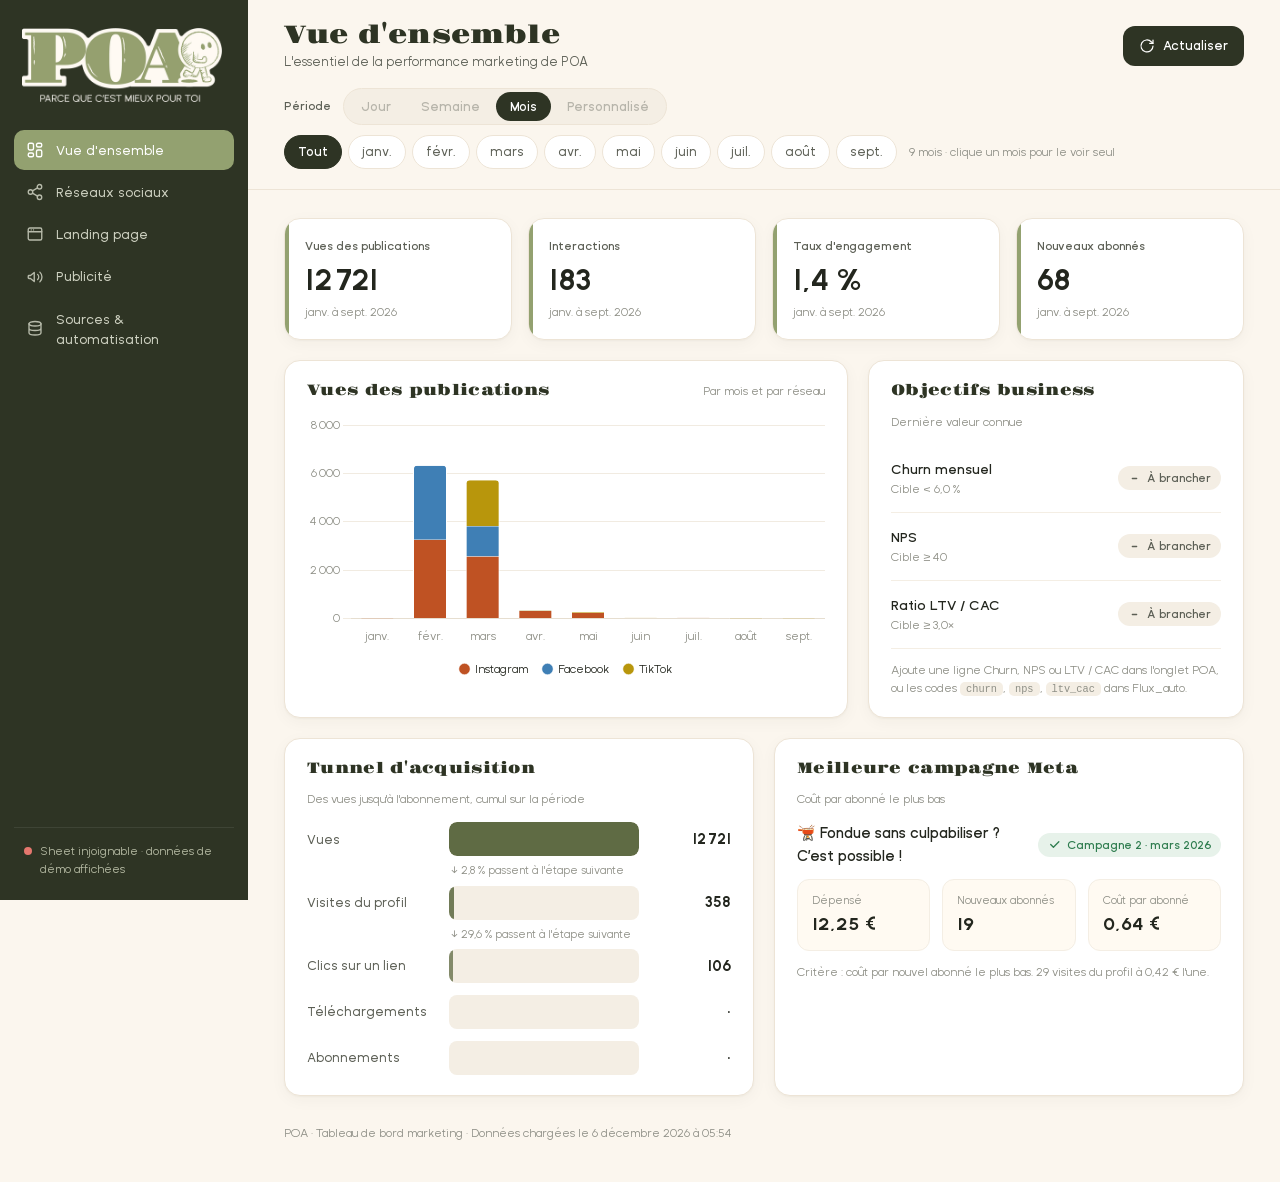
==== commit a92ba9a8: "Add files via upload" ====
--- a/index.html
+++ b/index.html
@@ -71,10 +71,11 @@
         <span class="period-label">Période</span>
         <div class="seg" id="gran" role="group" aria-label="Regrouper par"></div>
         <div class="chips" id="period-chips"></div>
-        <div class="range" id="period-range" hidden>
-          <label>du <input type="date" id="d-from" /></label>
-          <label>au <input type="date" id="d-to" /></label>
-        </div>
+        <button type="button" class="cal-btn" id="cal-btn" hidden aria-haspopup="dialog" aria-expanded="false">
+          <svg viewBox="0 0 24 24"><rect x="3" y="5" width="18" height="16" rx="2"/><path d="M3 10h18M8 3v4M16 3v4"/></svg>
+          <span id="cal-label"></span>
+        </button>
+        <div class="cal-pop" id="cal-pop" role="dialog" aria-label="Calendrier" hidden></div>
         <span class="period-hint" id="period-hint"></span>
       </div>
     </header>
--- a/styles.css
+++ b/styles.css
@@ -100,7 +100,7 @@
 .topbar h1 { font-family: var(--serif); font-weight: 400; font-size: 25px; line-height: 1.2; letter-spacing: .2px; color: var(--sage-ink); }
 .topbar p { color: var(--ink-2); font-size: 13px; margin-top: 2px; }
 .topbar-actions { display: flex; align-items: center; gap: 10px; flex-wrap: wrap; }
-.period { flex-basis: 100%; min-width: 0; max-width: 100%; display: flex; align-items: center; gap: 10px 12px; flex-wrap: wrap; }
+.period { position: relative; flex-basis: 100%; min-width: 0; max-width: 100%; display: flex; align-items: center; gap: 10px 12px; flex-wrap: wrap; }
 .period-label { font-size: 12px; font-weight: 600; color: var(--ink-2); }
 .period-hint { font-size: 12px; color: var(--ink-3); }
 .chips { display: flex; gap: 6px; flex-wrap: wrap; min-width: 0; max-width: 100%; }
@@ -109,11 +109,6 @@
 .seg button.on { background: var(--sage-ink); color: #fff; }
 .seg button:disabled { opacity: .4; cursor: not-allowed; }
 .seg button:focus-visible { outline: 2px solid var(--orange); outline-offset: 2px; }
-.range { display: flex; gap: 8px; align-items: center; font-size: 12px; color: var(--ink-2); }
-.range[hidden] { display: none; }
-.range label { display: inline-flex; align-items: center; gap: 6px; }
-.range input { font: inherit; font-size: 13px; color: var(--ink); background: var(--surface); border: 1px solid var(--line); border-radius: 10px; padding: 5px 8px; }
-.range input:focus-visible { outline: 2px solid var(--orange); outline-offset: 1px; }
 .chip {
   font: inherit; font-size: 13px; font-weight: 500; color: var(--ink-2); cursor: pointer;
   background: var(--surface); border: 1px solid var(--line); border-radius: 999px; padding: 6px 13px;
@@ -306,12 +301,68 @@
   .tile-foot span:not(.delta) { display: none; }
   .chips { flex-wrap: nowrap; overflow-x: auto; width: 100%; padding-bottom: 4px; scrollbar-width: none; }
   .period-hint { width: 100%; min-width: 0; }
-  .range { width: 100%; }
-  .range label { flex: 1; }
-  .range input { width: 100%; min-width: 0; }
   .chip { flex: none; }
   .net-tab { flex: 1; justify-content: center; padding: 10px 8px; font-size: 13px; }
   .f-step { grid-template-columns: 96px minmax(0, 1fr) 64px; }
   .best { grid-template-columns: 1fr 1fr; }
 }
 @media (prefers-reduced-motion: reduce) { * { animation: none !important; transition: none !important; } }
+
+/* ============ CALENDRIER ============ */
+.cal-btn {
+  display: inline-flex; align-items: center; gap: 8px; cursor: pointer;
+  font: inherit; font-size: 13px; font-weight: 600; color: var(--ink);
+  background: var(--surface); border: 1px solid var(--line); border-radius: 999px; padding: 6px 14px 6px 12px;
+}
+.cal-btn[hidden] { display: none; }
+.cal-btn svg { width: 16px; height: 16px; fill: none; stroke: var(--sage-dk); stroke-width: 1.8; stroke-linecap: round; }
+.cal-btn:hover, .cal-btn[aria-expanded="true"] { border-color: var(--sage); }
+.cal-btn:focus-visible { outline: 2px solid var(--orange); outline-offset: 2px; }
+
+.cal-pop {
+  position: absolute; z-index: 40; top: calc(100% + 8px); left: 0;
+  background: var(--surface); border: 1px solid var(--line); border-radius: 16px;
+  box-shadow: 0 12px 32px rgba(46, 52, 36, .16); padding: 14px 16px 12px;
+}
+.cal-pop[hidden] { display: none; }
+.cal-head { display: flex; align-items: center; justify-content: space-between; gap: 12px; margin-bottom: 8px; }
+.cal-help { font-size: 12px; color: var(--ink-3); }
+.cal-nav { width: 30px; height: 30px; display: grid; place-items: center; border: 1px solid var(--line); border-radius: 50%; background: var(--surface); cursor: pointer; }
+.cal-nav svg { width: 16px; height: 16px; fill: none; stroke: var(--ink-2); stroke-width: 2; stroke-linecap: round; stroke-linejoin: round; }
+.cal-nav:disabled { opacity: .35; cursor: not-allowed; }
+.cal-months { display: flex; gap: 24px; }
+.cal-month { width: 252px; }
+.cal-title { font-family: var(--serif); font-size: 14px; color: var(--sage-ink); text-align: center; margin-bottom: 6px; text-transform: capitalize; letter-spacing: .3px; }
+.cal-row { display: grid; grid-template-columns: repeat(7, 36px); gap: 0; width: 100%; }
+.cal-dow span { font-size: 11px; color: var(--ink-3); text-align: center; padding: 4px 0; text-transform: uppercase; letter-spacing: .4px; }
+.cal-d {
+  position: relative; height: 34px; display: grid; place-items: center;
+  font: inherit; font-size: 13px; color: var(--ink); background: none; border: none; border-radius: 10px; cursor: pointer;
+}
+button.cal-d:hover:not(:disabled) { background: var(--line-soft); }
+.cal-d.empty { cursor: default; }
+.cal-d.out { color: var(--ink-3); opacity: .55; }
+.cal-d.off, .cal-d:disabled { color: var(--ink-3); opacity: .35; cursor: not-allowed; }
+.cal-d.has::after { content: ''; position: absolute; bottom: 4px; width: 4px; height: 4px; border-radius: 50%; background: var(--sage); }
+.cal-d.today { box-shadow: inset 0 0 0 1.5px var(--orange); }
+.cal-d.sel, .cal-d.start, .cal-d.end { background: var(--sage-ink) !important; color: #fff; font-weight: 600; }
+.cal-d.sel::after, .cal-d.start::after, .cal-d.end::after { background: #fff; }
+.cal-d.in { background: #EEF1E5; border-radius: 0; }
+.cal-d.start:not(.end) { border-radius: 10px 0 0 10px; }
+.cal-d.end:not(.start) { border-radius: 0 10px 10px 0; }
+/* Semaine : toute la ligne se sélectionne */
+.cal-wk { font: inherit; padding: 0; background: none; border: none; border-radius: 10px; cursor: pointer; }
+.cal-wk:hover:not(:disabled) { background: var(--line-soft); }
+.cal-wk.sel { background: var(--sage-ink); }
+.cal-wk.sel .cal-d { color: #fff; opacity: 1; }
+.cal-wk.sel .cal-d.has::after { background: #fff; }
+.cal-wk:disabled { cursor: not-allowed; opacity: .4; }
+.cal-wk:focus-visible, .cal-d:focus-visible, .cal-nav:focus-visible { outline: 2px solid var(--orange); outline-offset: 1px; }
+.cal-foot { margin-top: 8px; font-size: 11px; color: var(--ink-3); display: flex; align-items: center; gap: 6px; }
+.cal-dot { width: 5px; height: 5px; border-radius: 50%; background: var(--sage); display: inline-block; }
+tr.row-focus td { background: #F4F6EE; font-weight: 600; }
+@media (max-width: 520px) {
+  .cal-pop { left: 0; right: 0; padding: 12px; }
+  .cal-month { width: 100%; }
+  .cal-row { grid-template-columns: repeat(7, minmax(0, 1fr)); }
+}
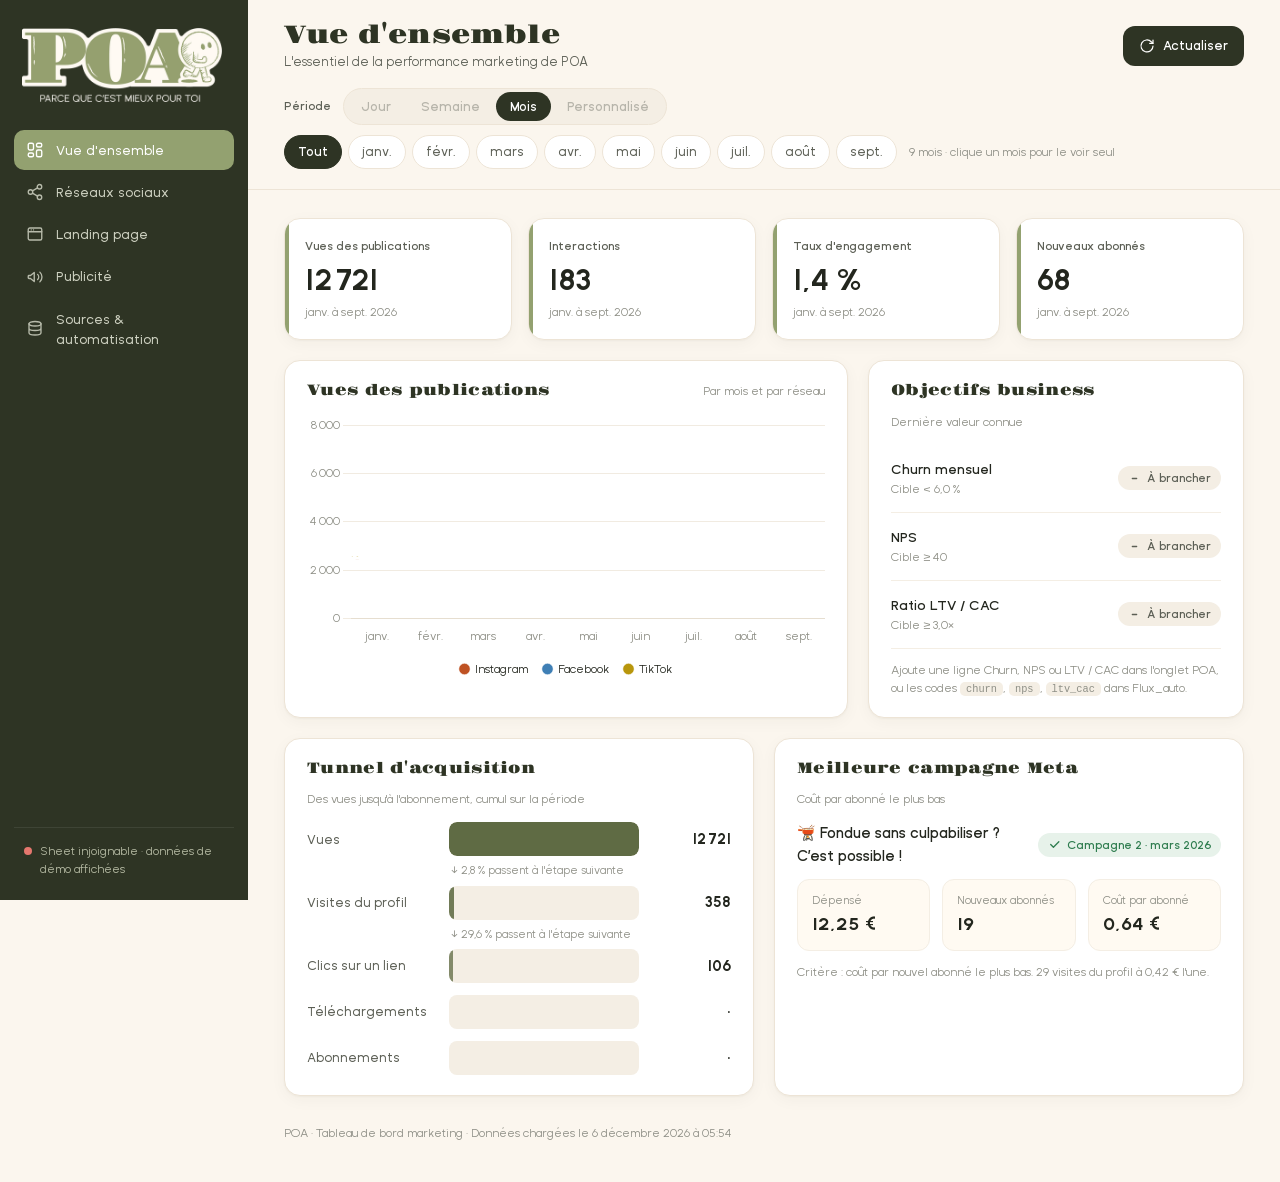
==== commit d2a41689: "Add files via upload" ====
--- a/index.html
+++ b/index.html
@@ -149,6 +149,23 @@
           </div>
         </div>
 
+        <div class="grid g-2">
+          <div class="card">
+            <div class="card-head"><h2>Audience</h2><span class="card-hint" id="hint-audience"></span></div>
+            <div id="audience"></div>
+          </div>
+          <div class="card">
+            <div class="card-head"><h2>Spectateurs</h2><span class="card-hint" data-gran-hint=", nouveaux et fidèles">Par mois, nouveaux et fidèles</span></div>
+            <div class="chart" id="wrap-spect"><canvas id="c-spect"></canvas></div>
+            <p class="note" id="note-spect"></p>
+          </div>
+        </div>
+
+        <div class="card">
+          <div class="card-head"><h2>Publications</h2><span class="card-hint" id="hint-posts"></span></div>
+          <div class="table-wrap" id="t-posts"></div>
+        </div>
+
         <div class="card">
           <div class="card-head"><h2 id="t-net-title">Détail par mois</h2></div>
           <div class="table-wrap" id="t-efficacite"></div>
--- a/styles.css
+++ b/styles.css
@@ -366,3 +366,19 @@
   .cal-month { width: 100%; }
   .cal-row { grid-template-columns: repeat(7, minmax(0, 1fr)); }
 }
+
+/* ============ AUDIENCE ============ */
+.aud-grid { display: grid; grid-template-columns: repeat(2, minmax(0, 1fr)); gap: 18px 24px; }
+.aud-title { font-size: 12px; font-weight: 600; color: var(--ink); margin-bottom: 8px; display: flex; justify-content: space-between; gap: 8px; }
+.aud-title span { font-weight: 400; color: var(--ink-3); white-space: nowrap; }
+.aud-row { display: grid; grid-template-columns: minmax(0, 1.1fr) minmax(0, 1fr) auto; align-items: center; gap: 8px; margin-bottom: 6px; font-size: 12.5px; }
+.aud-seg { overflow: hidden; text-overflow: ellipsis; white-space: nowrap; color: var(--ink-2); }
+.aud-bar { height: 8px; background: var(--line-soft); border-radius: 4px; overflow: hidden; }
+.aud-bar i { display: block; height: 100%; border-radius: 4px; }
+.aud-val { font-weight: 600; text-align: right; min-width: 44px; white-space: nowrap; }
+.aud-val em { font-style: normal; font-weight: 500; font-size: 11px; margin-left: 4px; }
+.aud-val em.up { color: #3B7A3B; } .aud-val em.down { color: var(--terracotta); }
+.post-title { max-width: 380px; }
+.post-title a { color: var(--ink); text-decoration: none; border-bottom: 1px solid var(--line); }
+.post-title a:hover { border-color: var(--sage); }
+@media (max-width: 520px) { .aud-grid { grid-template-columns: minmax(0, 1fr); } }
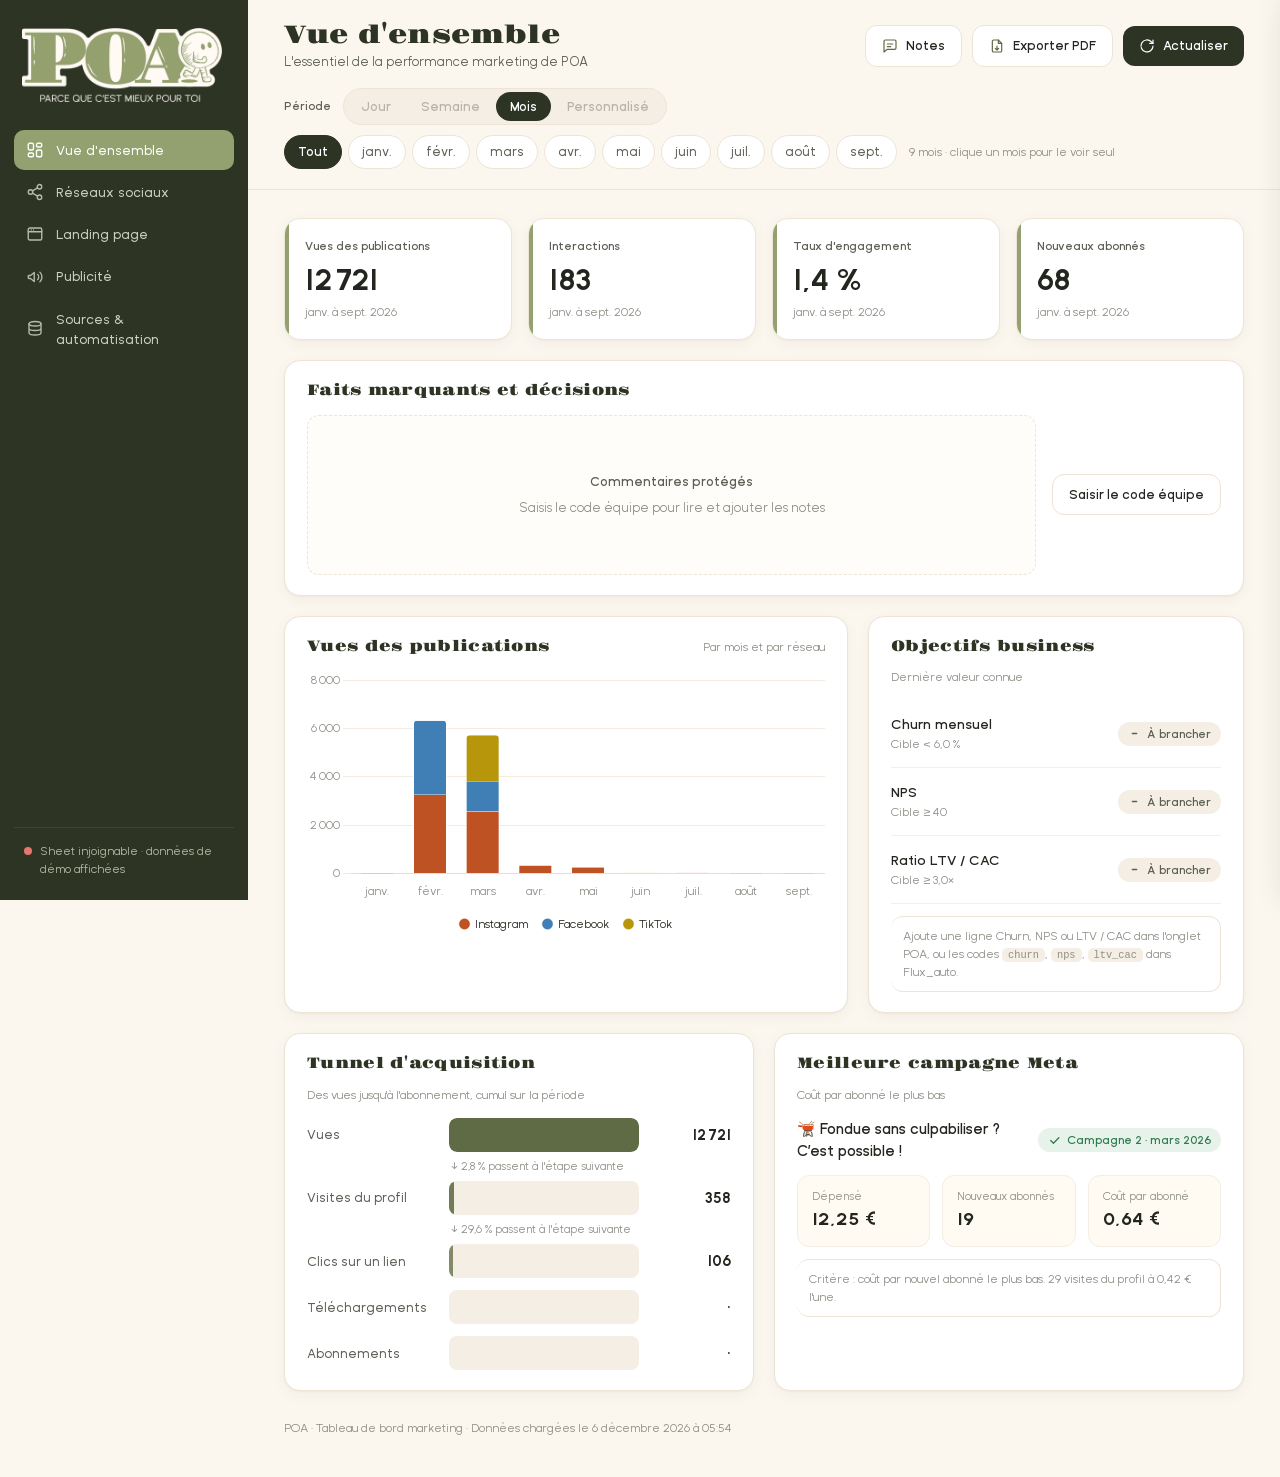
==== commit 6d9a015e: "Add files via upload" ====
--- a/index.html
+++ b/index.html
@@ -62,6 +62,14 @@
         <p id="page-sub">L'essentiel de la performance marketing de POA</p>
       </div>
       <div class="topbar-actions">
+        <button id="btn-notes" class="btn btn-light" type="button" hidden title="Notes et décisions de l'équipe sur la période">
+          <svg viewBox="0 0 24 24"><path d="M21 15a2 2 0 0 1-2 2H8l-5 4V5a2 2 0 0 1 2-2h14a2 2 0 0 1 2 2z"/><path d="M8 9h8M8 13h5"/></svg>
+          <span>Notes</span><span class="badge" id="notes-count" hidden></span>
+        </button>
+        <button id="btn-pdf" class="btn btn-light" type="button" title="Exporter un rapport PDF de la période affichée">
+          <svg viewBox="0 0 24 24"><path d="M14 3H7a2 2 0 0 0-2 2v14a2 2 0 0 0 2 2h10a2 2 0 0 0 2-2V8z"/><path d="M14 3v5h5M12 18v-6M9.5 15.5 12 18l2.5-2.5"/></svg>
+          <span>Exporter PDF</span>
+        </button>
         <button id="refresh" class="btn" type="button" title="Recharger les données du Google Sheet">
           <svg viewBox="0 0 24 24"><path d="M21 12a9 9 0 1 1-2.6-6.4L21 8"/><path d="M21 3v5h-5"/></svg>
           <span>Actualiser</span>
@@ -86,6 +94,14 @@
       <section class="page" id="page-vue" data-title="Vue d'ensemble" data-sub="L'essentiel de la performance marketing de POA">
         <div class="tiles" id="tiles-vue"></div>
 
+        <div class="card faits-card">
+          <div class="card-head">
+            <h2>Faits marquants et décisions</h2>
+            <span class="card-hint" id="faits-hint"></span>
+          </div>
+          <div id="faits"></div>
+        </div>
+
         <div class="grid g-3-2">
           <div class="card">
             <div class="card-head">
@@ -162,7 +178,7 @@
         </div>
 
         <div class="card">
-          <div class="card-head"><h2>Publications</h2><span class="card-hint" id="hint-posts"></span></div>
+          <div class="card-head rp-keep"><h2>Publications</h2><span class="card-hint" id="hint-posts"></span></div>
           <div class="table-wrap" id="t-posts"></div>
         </div>
 
@@ -197,7 +213,7 @@
 
         <div class="card">
           <div class="card-head">
-            <h2>Campagnes Meta Ads</h2>
+            <h2 class="rp-keep">Campagnes Meta Ads</h2>
             <span class="card-hint" id="hint-tests"></span>
           </div>
           <div class="table-wrap" id="t-tests"></div>
@@ -254,6 +270,24 @@
   </div>
 </div>
 
+<div class="notes-overlay" id="notes-overlay" hidden></div>
+<aside class="notes-drawer" id="notes-drawer" aria-label="Notes et décisions">
+  <div class="nd-head">
+    <div><h2>Notes et décisions</h2><p id="notes-sub"></p></div>
+    <button type="button" class="icon-btn" id="notes-close" aria-label="Fermer"><svg viewBox="0 0 24 24"><path d="M6 6l12 12M18 6 6 18"/></svg></button>
+  </div>
+  <div class="nd-body" id="notes-body"></div>
+</aside>
+
+<div class="modal" id="pdf-modal" hidden>
+  <div class="modal-card" role="dialog" aria-modal="true" aria-labelledby="pdf-title">
+    <h2 id="pdf-title">Exporter le rapport PDF</h2>
+    <div id="pdf-body"></div>
+  </div>
+</div>
+<div class="busy" id="busy" hidden><div class="busy-card">Préparation du rapport…</div></div>
+<div id="report" aria-hidden="true"></div>
+
 <div class="toast" id="toast" role="status" aria-live="polite"></div>
 
 <script src="papaparse.min.js"></script>
@@ -262,5 +296,6 @@
 <script src="config.js"></script>
 <script src="demo-data.js"></script>
 <script src="app.js"></script>
+<script src="notes.js"></script>
 </body>
 </html>
--- a/styles.css
+++ b/styles.css
@@ -382,3 +382,136 @@
 .post-title a { color: var(--ink); text-decoration: none; border-bottom: 1px solid var(--line); }
 .post-title a:hover { border-color: var(--sage); }
 @media (max-width: 520px) { .aud-grid { grid-template-columns: minmax(0, 1fr); } }
+
+/* ============ BOUTONS SECONDAIRES ============ */
+.btn-light { background: var(--surface); color: var(--ink); border: 1px solid var(--line); }
+.btn-light:hover { background: var(--cream); border-color: var(--sage); }
+.btn-light svg { fill: none; stroke: var(--sage-dk); stroke-width: 1.8; stroke-linecap: round; stroke-linejoin: round; }
+.btn[hidden] { display: none; }
+.badge { min-width: 18px; height: 18px; padding: 0 5px; border-radius: 9px; background: var(--orange); color: #fff; font-size: 11px; font-weight: 700; display: inline-grid; place-items: center; }
+.badge[hidden] { display: none; }
+.icon-btn { width: 34px; height: 34px; display: grid; place-items: center; border-radius: 10px; border: 1px solid var(--line); background: var(--surface); cursor: pointer; }
+.icon-btn svg { width: 16px; height: 16px; fill: none; stroke: var(--ink-2); stroke-width: 2; stroke-linecap: round; }
+.icon-btn:focus-visible, .link-btn:focus-visible { outline: 2px solid var(--orange); outline-offset: 2px; }
+.link-btn { font: inherit; font-size: 12.5px; color: var(--sage-dk); background: none; border: none; padding: 0; cursor: pointer; text-decoration: underline; text-underline-offset: 2px; }
+
+/* ============ NOTES ============ */
+.notes-list { list-style: none; margin: 0; padding: 0; display: flex; flex-direction: column; gap: 10px; }
+.notes-cols { display: grid; grid-template-columns: repeat(2, minmax(0, 1fr)); gap: 10px 14px; }
+.note { border: 1px solid var(--line); border-left: 4px solid var(--nc); border-radius: 12px; padding: 10px 12px; background: #fff; break-inside: avoid; }
+.note-head { display: flex; align-items: center; gap: 8px; flex-wrap: wrap; font-size: 12px; }
+.note-num { width: 20px; height: 20px; border-radius: 50%; background: var(--nc); color: #fff; font-weight: 700; font-size: 11px; display: grid; place-items: center; flex: none; }
+.note-type { font-weight: 700; color: var(--nc); text-transform: uppercase; letter-spacing: .4px; font-size: 11px; }
+.note-date { color: var(--ink-2); font-weight: 600; }
+.note-statut { margin-left: auto; font: inherit; font-size: 11px; font-weight: 600; border-radius: 999px; padding: 2px 10px; cursor: pointer; border: 1px solid var(--terracotta); color: var(--terracotta); background: #FBEDE6; }
+.note-statut.fait { border-color: #3B7A3B; color: #3B7A3B; background: #EAF3E6; }
+.note-statut:disabled { cursor: default; }
+.note-text { margin: 6px 0 8px; font-size: 13.5px; color: var(--ink); line-height: 1.45; }
+.note-foot { display: flex; flex-wrap: wrap; align-items: center; gap: 6px; font-size: 11.5px; color: var(--ink-3); }
+.note-tag { background: var(--line-soft); color: var(--ink-2); border-radius: 6px; padding: 1px 7px; }
+.note-auteur { margin-left: auto; }
+.note-actions { display: flex; gap: 10px; width: 100%; justify-content: flex-end; }
+.note-actions button { font: inherit; font-size: 11.5px; color: var(--sage-dk); background: none; border: none; cursor: pointer; padding: 0; text-decoration: underline; text-underline-offset: 2px; }
+.note-actions button[data-act="suppr"] { color: var(--ink-3); }
+.notes-empty { display: flex; align-items: center; justify-content: space-between; gap: 16px; flex-wrap: wrap; }
+.notes-empty p { margin: 0; color: var(--ink-2); font-size: 13px; max-width: 640px; }
+.notes-lock-inline { display: flex; align-items: center; gap: 16px; flex-wrap: wrap; }
+.notes-lock-inline .empty-state { flex: 1; }
+.faits-card .link-btn { margin-top: 10px; }
+
+/* Panneau latéral */
+.notes-overlay { position: fixed; inset: 0; background: rgba(35, 38, 30, .28); z-index: 60; }
+.notes-overlay[hidden] { display: none; }
+.notes-drawer { position: fixed; top: 0; right: 0; bottom: 0; width: min(440px, 100vw); background: var(--cream); z-index: 61;
+  box-shadow: -12px 0 32px rgba(46, 52, 36, .18); transform: translateX(105%); transition: transform .22s ease; display: flex; flex-direction: column; }
+.notes-drawer.open { transform: none; }
+.nd-head { display: flex; justify-content: space-between; align-items: flex-start; gap: 12px; padding: 20px 20px 12px; border-bottom: 1px solid var(--line); background: #fff; }
+.nd-head h2 { font-family: var(--serif); font-weight: 400; font-size: 18px; margin: 0; color: var(--sage-ink); }
+.nd-head p { margin: 2px 0 0; font-size: 12.5px; color: var(--ink-3); }
+.nd-body { padding: 16px 20px 28px; overflow-y: auto; display: flex; flex-direction: column; gap: 14px; }
+.note-add { justify-content: center; }
+.notes-filtres { display: flex; gap: 8px; flex-wrap: wrap; }
+.seg-sm button { font-size: 12px; padding: 4px 10px; }
+.notes-vide { color: var(--ink-3); font-size: 13px; margin: 0; }
+.notes-legende { font-size: 11.5px; color: var(--ink-3); margin: 4px 0 0; line-height: 1.5; }
+body.drawer-open { overflow: hidden; }
+
+/* Formulaires (note, code équipe, export) */
+.note-form { display: flex; flex-direction: column; gap: 10px; background: #fff; border: 1px solid var(--line); border-radius: 14px; padding: 14px; }
+.note-form label { display: flex; flex-direction: column; gap: 4px; font-size: 12px; font-weight: 600; color: var(--ink-2); }
+.note-form input[type=text], .note-form input[type=date], .note-form input:not([type]), .note-form select, .note-form textarea {
+  font: inherit; font-size: 13.5px; font-weight: 400; color: var(--ink); background: var(--cream); border: 1px solid var(--line); border-radius: 10px; padding: 8px 10px; width: 100%; }
+.note-form textarea { resize: vertical; min-height: 90px; }
+.note-form :focus-visible { outline: 2px solid var(--orange); outline-offset: 1px; }
+.nf-row { display: grid; grid-template-columns: 1fr 1fr; gap: 10px; }
+.nf-types { display: grid; grid-template-columns: repeat(4, minmax(0, 1fr)); gap: 6px; }
+.nf-type { position: relative; }
+.nf-type input { position: absolute; opacity: 0; }
+.nf-type span { display: block; text-align: center; font-size: 12px; font-weight: 600; padding: 7px 4px; border-radius: 10px; border: 1px solid var(--line); color: var(--ink-2); cursor: pointer; background: var(--cream); }
+.nf-type input:checked + span { background: var(--nc); border-color: var(--nc); color: #fff; }
+.nf-type input:focus-visible + span { outline: 2px solid var(--orange); outline-offset: 1px; }
+.nf-aide { margin: 0; font-size: 12px; color: var(--ink-3); font-weight: 400; }
+.nf-opt { font-weight: 400; color: var(--ink-3); }
+.nf-actions { display: flex; justify-content: flex-end; gap: 8px; }
+.nf-msg { margin: 0; font-size: 12px; color: var(--ink-2); min-height: 1em; }
+fieldset { border: 1px solid var(--line); border-radius: 12px; padding: 8px 12px 10px; margin: 0; display: flex; flex-direction: column; gap: 6px; }
+legend { font-size: 12px; font-weight: 700; color: var(--ink-2); padding: 0 4px; }
+.note-form .pdf-opt { flex-direction: row; align-items: center; gap: 8px; font-weight: 500; color: var(--ink); font-size: 13px; }
+.pdf-sub { display: flex; flex-wrap: wrap; align-items: center; gap: 6px 14px; font-size: 13px; padding-left: 2px; }
+.pdf-sub span { color: var(--ink-2); }
+
+/* Fenêtre d'export */
+.modal { position: fixed; inset: 0; z-index: 70; background: rgba(35, 38, 30, .32); display: grid; place-items: center; padding: 16px; }
+.modal[hidden] { display: none; }
+.modal-card { width: min(520px, 100%); max-height: 90vh; overflow-y: auto; background: var(--cream); border-radius: 18px; padding: 20px; box-shadow: 0 20px 48px rgba(46, 52, 36, .25); }
+.modal-card h2 { font-family: var(--serif); font-weight: 400; font-size: 19px; color: var(--sage-ink); margin: 0 0 12px; }
+.busy { position: fixed; inset: 0; z-index: 80; background: rgba(255, 250, 242, .92); display: grid; place-items: center; }
+.busy[hidden] { display: none; }
+.busy-card { font-family: var(--serif); font-size: 18px; color: var(--sage-ink); }
+
+#report { display: none; }
+
+@media (max-width: 900px) { .notes-cols { grid-template-columns: minmax(0, 1fr); } }
+@media (max-width: 520px) {
+  .topbar-actions .btn span:not(.badge) { display: none; }
+  .topbar-actions .btn { padding: 10px 12px; }
+  .nf-types { grid-template-columns: repeat(2, minmax(0, 1fr)); }
+}
+
+/* ============ RAPPORT PDF (impression) ============ */
+@media print {
+  @page { size: A4; margin: 12mm 11mm 14mm; }
+  html, body { background: #fff !important; }
+  * { -webkit-print-color-adjust: exact; print-color-adjust: exact; }
+  body.printing > *:not(#report) { display: none !important; }
+  body.printing #report { display: block; font-size: 12px; }
+  #report .rp-cover { display: flex; align-items: center; gap: 20px; padding: 6mm 7mm; border-radius: 14px; background: var(--sage-ink); color: #FFFAF2; margin-bottom: 6mm; }
+  #report .rp-logo { height: 54px; }
+  #report .rp-kicker { margin: 0; font-size: 11px; letter-spacing: .6px; text-transform: uppercase; color: #C9D2B4; }
+  #report .rp-cover h1 { font-family: var(--serif); font-weight: 400; font-size: 24px; margin: 2px 0 4px; color: #FFFAF2; }
+  #report .rp-meta { margin: 0; font-size: 10.5px; color: #DCE3CC; }
+  #report .rp-section { break-before: page; }
+  #report .rp-section:first-of-type { break-before: auto; }
+  #report .rp-head { display: flex; justify-content: space-between; align-items: baseline; border-bottom: 2px solid var(--sage); padding-bottom: 3mm; margin-bottom: 4mm; }
+  #report .rp-head h2 { font-family: var(--serif); font-weight: 400; font-size: 18px; color: var(--sage-ink); margin: 0; }
+  #report .rp-head span { font-size: 11px; color: var(--ink-3); }
+  #report .rp-page { display: flex; flex-direction: column; gap: 4mm; }
+  #report .card { box-shadow: none; border: 1px solid var(--line); padding: 4mm 5mm; break-inside: avoid; border-radius: 12px; }
+  #report .rp-notes { margin-bottom: 4mm; }
+  #report .tiles { grid-template-columns: repeat(4, minmax(0, 1fr)); gap: 3mm; }
+  #report .tile { box-shadow: none; padding: 3mm 4mm; break-inside: avoid; }
+  #report .tile-value { font-size: 20px; }
+  #report .tile-label, #report .tile-foot { font-size: 10px; }
+  #report .grid, #report .g-2, #report .g-3-2 { display: grid; grid-template-columns: 1fr 1fr; gap: 4mm; }
+  #report .rp-chart { width: 100%; height: auto; display: block; }
+  #report .chart { height: auto; }
+  #report .card-hint { font-size: 10px; }
+  #report table { font-size: 10px; }
+  #report td, #report th { padding: 5px 6px; }
+  #report .note-text { font-size: 11.5px; }
+  #report .notes-cols { grid-template-columns: 1fr 1fr; }
+  #report .aud-grid { grid-template-columns: 1fr 1fr; }
+  #report .rp-single { grid-template-columns: 1fr !important; }
+  #report .rp-vide { font-size: 11px; color: var(--ink-3); margin: 4mm 0 0; padding: 3mm 4mm; border: 1px dashed var(--line); border-radius: 10px; }
+  #report .rp-footer { margin-top: 8mm; font-size: 9.5px; color: var(--ink-3); border-top: 1px solid var(--line); padding-top: 3mm; }
+}
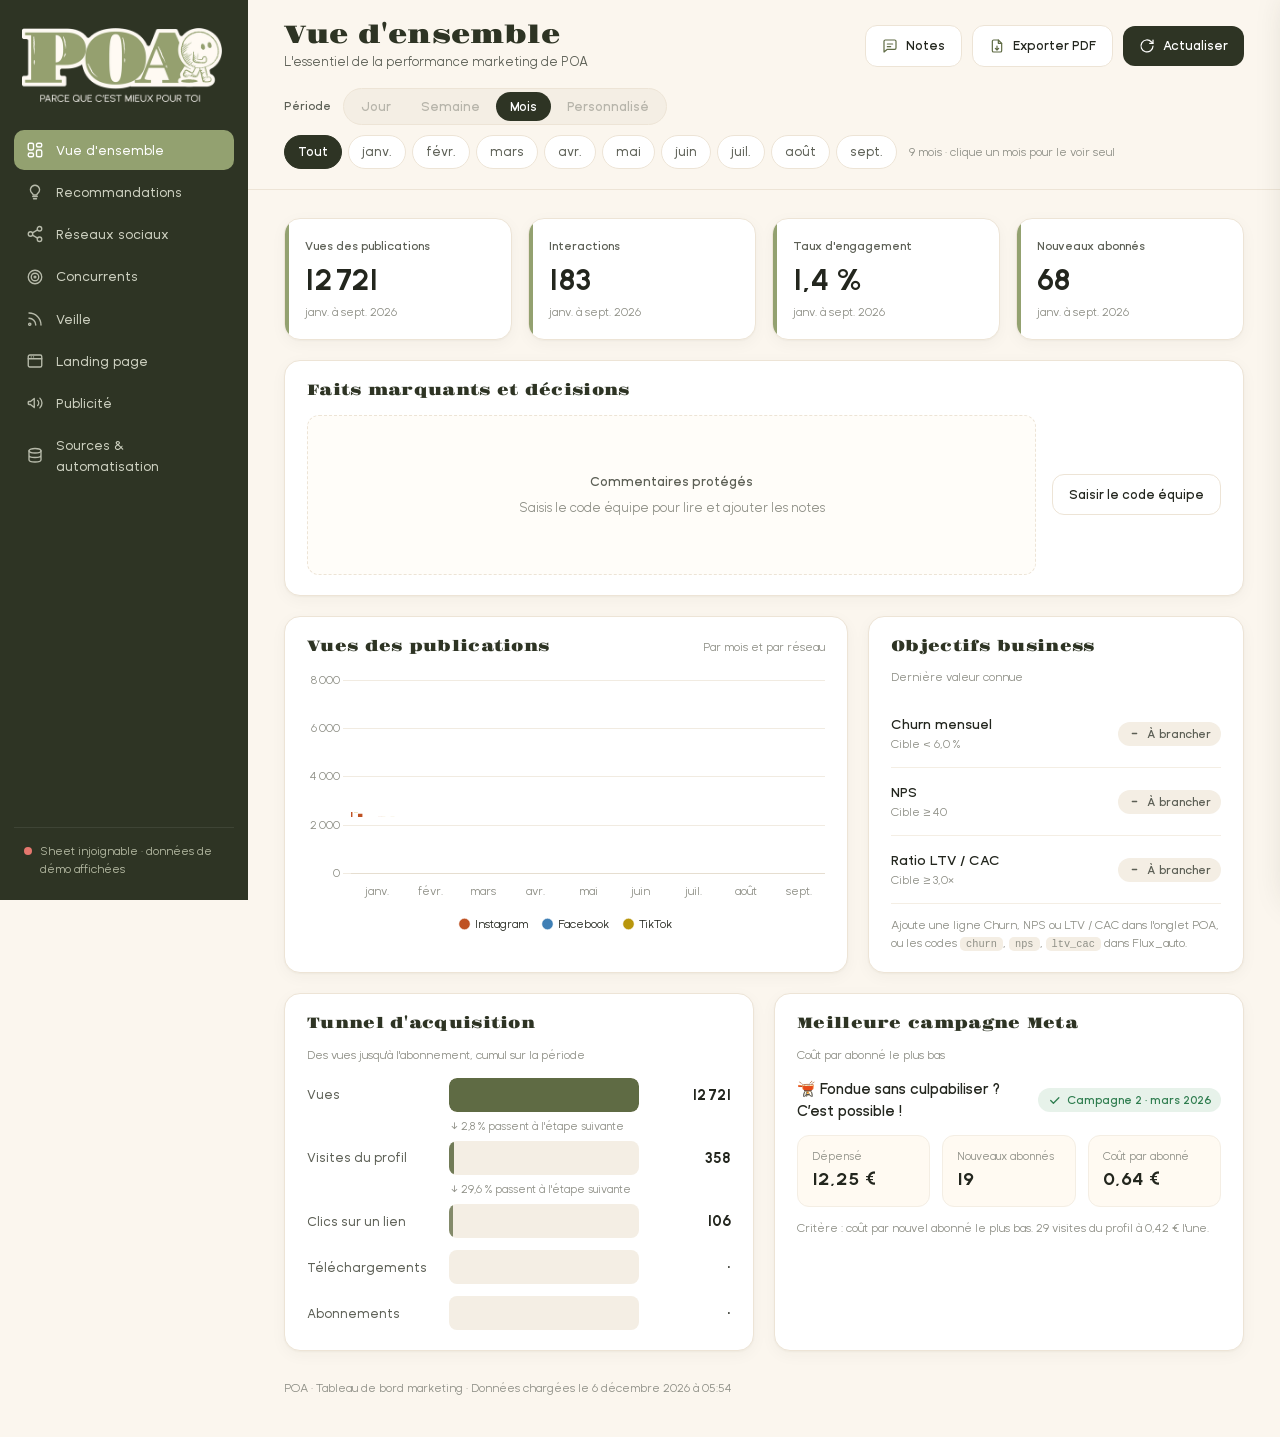
==== commit 97db41af: "Add files via upload" ====
--- a/index.html
+++ b/index.html
@@ -29,9 +29,21 @@
         <svg viewBox="0 0 24 24"><rect x="3" y="3" width="7" height="9" rx="2"/><rect x="14" y="3" width="7" height="5" rx="2"/><rect x="14" y="12" width="7" height="9" rx="2"/><rect x="3" y="16" width="7" height="5" rx="2"/></svg>
         <span>Vue d'ensemble</span>
       </a>
+      <a href="#reco" class="nav-item" data-page="reco">
+        <svg viewBox="0 0 24 24"><path d="M9 18h6M10 21h4"/><path d="M12 3a6 6 0 0 0-3.6 10.8c.7.5 1.1 1.3 1.1 2.2h5c0-.9.4-1.7 1.1-2.2A6 6 0 0 0 12 3z"/></svg>
+        <span>Recommandations</span>
+      </a>
       <a href="#reseaux" class="nav-item" data-page="reseaux">
         <svg viewBox="0 0 24 24"><circle cx="18" cy="5" r="3"/><circle cx="6" cy="12" r="3"/><circle cx="18" cy="19" r="3"/><path d="M8.6 13.5l6.8 4M15.4 6.5l-6.8 4"/></svg>
         <span>Réseaux sociaux</span>
+      </a>
+      <a href="#concurrents" class="nav-item" data-page="concurrents">
+        <svg viewBox="0 0 24 24"><circle cx="12" cy="12" r="9"/><circle cx="12" cy="12" r="5"/><circle cx="12" cy="12" r="1.2"/></svg>
+        <span>Concurrents</span>
+      </a>
+      <a href="#veille" class="nav-item" data-page="veille">
+        <svg viewBox="0 0 24 24"><path d="M4 11a9 9 0 0 1 9 9M4 4a16 16 0 0 1 16 16"/><circle cx="5" cy="19" r="1.5"/></svg>
+        <span>Veille</span>
       </a>
       <a href="#landing" class="nav-item" data-page="landing">
         <svg viewBox="0 0 24 24"><rect x="3" y="4" width="18" height="16" rx="2"/><path d="M3 9h18M7 6.5h.01M10 6.5h.01"/></svg>
@@ -137,6 +149,11 @@
         </div>
       </section>
 
+      <!-- ============ PAGE : RECOMMANDATIONS ============ -->
+      <section class="page" id="page-reco" data-title="Recommandations" data-sub="Le brief de l’agent stratégique, les priorités et les contenus de la semaine">
+        <div id="intel-reco" class="intel-root"></div>
+      </section>
+
       <!-- ============ PAGE : RÉSEAUX ============ -->
       <section class="page" id="page-reseaux" data-title="Réseaux sociaux" data-sub="Un réseau à la fois, sur la période choisie">
         <div class="net-tabs" id="net-tabs" role="tablist" aria-label="Réseau"></div>
@@ -186,6 +203,16 @@
           <div class="card-head"><h2 id="t-net-title">Détail par mois</h2></div>
           <div class="table-wrap" id="t-efficacite"></div>
         </div>
+      </section>
+
+      <!-- ============ PAGE : CONCURRENTS ============ -->
+      <section class="page" id="page-concurrents" data-title="Concurrents" data-sub="Benchmark Instagram et TikTok, et ce qui marche chez eux">
+        <div id="intel-concurrents" class="intel-root"></div>
+      </section>
+
+      <!-- ============ PAGE : VEILLE ============ -->
+      <section class="page" id="page-veille" data-title="Veille" data-sub="Ce qui se dit de POA, des concurrents et du secteur">
+        <div id="intel-veille" class="intel-root"></div>
       </section>
 
       <!-- ============ PAGE : LANDING PAGE ============ -->
@@ -297,5 +324,6 @@
 <script src="demo-data.js"></script>
 <script src="app.js"></script>
 <script src="notes.js"></script>
+<script src="intel.js"></script>
 </body>
 </html>
--- a/styles.css
+++ b/styles.css
@@ -398,7 +398,7 @@
 /* ============ NOTES ============ */
 .notes-list { list-style: none; margin: 0; padding: 0; display: flex; flex-direction: column; gap: 10px; }
 .notes-cols { display: grid; grid-template-columns: repeat(2, minmax(0, 1fr)); gap: 10px 14px; }
-.note { border: 1px solid var(--line); border-left: 4px solid var(--nc); border-radius: 12px; padding: 10px 12px; background: #fff; break-inside: avoid; }
+.notes-list > .note { border: 1px solid var(--line); border-left: 4px solid var(--nc); border-radius: 12px; padding: 10px 12px; background: #fff; break-inside: avoid; }
 .note-head { display: flex; align-items: center; gap: 8px; flex-wrap: wrap; font-size: 12px; }
 .note-num { width: 20px; height: 20px; border-radius: 50%; background: var(--nc); color: #fff; font-weight: 700; font-size: 11px; display: grid; place-items: center; flex: none; }
 .note-type { font-weight: 700; color: var(--nc); text-transform: uppercase; letter-spacing: .4px; font-size: 11px; }
@@ -476,6 +476,172 @@
   .topbar-actions .btn span:not(.badge) { display: none; }
   .topbar-actions .btn { padding: 10px 12px; }
   .nf-types { grid-template-columns: repeat(2, minmax(0, 1fr)); }
+}
+
+
+/* ============ INTEL : RECOMMANDATIONS, CONCURRENTS, VEILLE ============ */
+.intel-root { display: flex; flex-direction: column; gap: 20px; min-width: 0; }
+.intel-loading { display: flex; align-items: center; justify-content: center; gap: 10px; min-height: 140px; color: var(--ink-3); }
+.spinner { width: 18px; height: 18px; border-radius: 50%; border: 2px solid var(--line); border-top-color: var(--sage-dk); animation: spin .8s linear infinite; }
+.chart-sm { height: 240px; }
+.tile-text { font-size: 22px; letter-spacing: -.3px; overflow: hidden; text-overflow: ellipsis; white-space: nowrap; }
+.muted-inline { color: var(--ink-3); font-weight: 400; font-size: 12px; }
+.muted-block { display: block; color: var(--ink-3); font-size: 12px; margin-top: 2px; }
+.chip-mini { display: inline-block; font-size: 11px; font-weight: 600; color: var(--ink-2); background: var(--line-soft); border-radius: 6px; padding: 1px 7px; white-space: nowrap; }
+.chip-marque { background: #FBEDE6; color: var(--terracotta); }
+.chip-concurrent { background: #E5EFF7; color: #1F5E8C; }
+.chip-secteur { background: #EEF1E5; color: var(--sage-dk); }
+.btn-sm { padding: 7px 12px; font-size: 12.5px; border-radius: 10px; }
+.btn:disabled { opacity: .55; cursor: wait; }
+.plain-list { list-style: none; display: flex; flex-direction: column; gap: 10px; font-size: 13px; }
+.plain-list li { padding-left: 14px; position: relative; }
+.plain-list li::before { content: ''; position: absolute; left: 0; top: 8px; width: 6px; height: 6px; border-radius: 50%; background: var(--sage); }
+.plain-list a, .feed-title, .post-link { color: var(--ink); text-decoration: none; border-bottom: 1px solid var(--line); }
+.plain-list a:hover, .feed-title:hover, .post-link:hover { border-color: var(--sage); }
+
+/* Benchmark */
+.bench td:first-child, .bench th:first-child { position: sticky; left: 0; z-index: 1; background: var(--surface); }
+.bench th:first-child { background: var(--cream); }
+.bench td:first-child { min-width: 150px; }
+.bench .handle { display: block; font-size: 11.5px; color: var(--ink-3); margin-left: 16px; }
+.bench tr.row-nous td { background: #FDF3EE; }
+.bench tbody tr.row-nous:hover td { background: #FBEDE6; }
+.tag-nous { font-size: 10.5px; font-weight: 700; color: #fff; background: var(--terracotta); border-radius: 5px; padding: 1px 6px; margin-left: 4px; vertical-align: 1px; }
+td.best-cell { font-weight: 700; color: var(--sage-dk); }
+
+/* Publications qui surperforment */
+.post-grid { display: grid; grid-template-columns: repeat(auto-fill, minmax(250px, 1fr)); gap: 14px; }
+.post-card { display: flex; flex-direction: column; gap: 8px; border: 1px solid var(--line); border-top: 3px solid var(--pc); border-radius: 12px; padding: 12px 14px; background: #fff; break-inside: avoid; min-width: 0; }
+.post-card header { display: flex; align-items: center; flex-wrap: wrap; gap: 6px; font-size: 13px; }
+.post-card header time { margin-left: auto; font-size: 11.5px; color: var(--ink-3); }
+.post-text { font-size: 13px; color: var(--ink-2); line-height: 1.45; flex: 1; display: -webkit-box; -webkit-line-clamp: 4; -webkit-box-orient: vertical; overflow: hidden; }
+.post-stats { display: flex; align-items: center; gap: 8px; flex-wrap: wrap; font-size: 12px; color: var(--ink-3); }
+.fois { font-weight: 700; font-size: 13px; color: var(--sage-dk); background: #EEF1E5; border-radius: 999px; padding: 1px 9px; }
+.post-link { align-self: flex-start; font-size: 12.5px; font-weight: 600; }
+
+/* Veille */
+.feed { list-style: none; display: flex; flex-direction: column; }
+.feed-item { padding: 12px 0; border-bottom: 1px solid var(--line-soft); min-width: 0; }
+.feed-item:first-child { padding-top: 0; }
+.feed-item:last-child { border-bottom: none; }
+.feed-meta { display: flex; flex-wrap: wrap; align-items: center; gap: 6px 10px; font-size: 11.5px; color: var(--ink-3); margin-bottom: 4px; }
+.feed-title { font-size: 14px; font-weight: 600; line-height: 1.4; overflow-wrap: anywhere; }
+.feed-extrait { font-size: 12.5px; color: var(--ink-2); margin-top: 4px; line-height: 1.45; }
+.ton { font-size: 11px; font-weight: 700; border-radius: 999px; padding: 1px 8px; }
+.ton-good { color: var(--good); background: var(--good-bg); }
+.ton-bad { color: var(--bad); background: var(--bad-bg); }
+.ton-none { color: var(--ink-2); background: var(--line-soft); }
+.mots { display: flex; flex-wrap: wrap; gap: 8px; }
+.mot { font-size: 13px; color: var(--ink); background: var(--cream); border: 1px solid var(--line); border-radius: 999px; padding: 5px 12px; }
+.mot b { font-weight: 700; color: var(--ink-3); margin-left: 2px; }
+.mot.monte { border-color: var(--sage); background: #EEF1E5; }
+.mot.monte b { color: var(--sage-dk); }
+.mot i { font-style: normal; font-size: 11px; font-weight: 700; color: var(--sage-dk); }
+
+/* Recommandations : brief */
+.brief-hero { background: linear-gradient(135deg, #fff 0%, #FBF6EE 100%); border-color: #E2E6D2; display: flex; flex-direction: column; gap: 10px; padding: 22px 24px; }
+.bh-top { display: flex; justify-content: space-between; align-items: center; gap: 10px; flex-wrap: wrap; }
+.bh-kicker { font-size: 12px; font-weight: 600; color: var(--ink-3); text-transform: uppercase; letter-spacing: .5px; }
+.bh-title { font-family: var(--serif); font-weight: 400; font-size: 22px; line-height: 1.3; color: var(--sage-ink); }
+.bh-resume { font-size: 14.5px; line-height: 1.6; color: var(--ink); max-width: 880px; }
+.bh-kpis { display: grid; grid-template-columns: repeat(4, minmax(0, 1fr)); gap: 10px; margin-top: 4px; }
+.bh-kpis .kv strong { display: block; font-size: 20px; line-height: 1.25; }
+.bh-kpis em { font-style: normal; font-size: 12px; font-weight: 700; color: var(--ink-2); }
+.bh-kpis em.v-up { color: var(--good); } .bh-kpis em.v-down { color: var(--bad); }
+.bh-alerte { display: flex; align-items: flex-start; gap: 8px; font-size: 13px; font-weight: 600; border-radius: 10px; padding: 9px 12px; }
+.bh-alerte svg { width: 16px; height: 16px; flex: none; margin-top: 1px; }
+.al-haute { background: var(--bad-bg); color: var(--bad); }
+.al-moyenne { background: var(--warn-bg); color: var(--warn); }
+.reco-side { display: flex; flex-direction: column; gap: 20px; min-width: 0; }
+.reco-list { display: flex; flex-direction: column; gap: 12px; }
+.reco-card { border: 1px solid var(--line); border-left: 4px solid var(--sage); border-radius: 12px; padding: 14px 16px; background: #fff; display: flex; flex-direction: column; gap: 8px; break-inside: avoid; transition: box-shadow .3s; }
+.reco-card.imp-fort { border-left-color: var(--terracotta); }
+.reco-card.st-ecartee { opacity: .62; }
+.reco-card.st-adoptee { background: #FAFCF6; }
+.reco-card.flash { box-shadow: 0 0 0 3px var(--orange); }
+.reco-top { display: flex; gap: 10px; align-items: flex-start; }
+.reco-top h3 { font-size: 15px; font-weight: 700; line-height: 1.35; color: var(--ink); }
+.reco-num { flex: none; width: 24px; height: 24px; border-radius: 50%; background: var(--sage-ink); color: #fff; font-size: 12px; font-weight: 700; display: grid; place-items: center; }
+.imp-fort .reco-num { background: var(--terracotta); }
+.reco-badges { display: flex; flex-wrap: wrap; gap: 6px; }
+.rb { font-size: 11px; font-weight: 600; color: var(--ink-2); background: var(--line-soft); border-radius: 999px; padding: 2px 9px; text-transform: none; }
+.rb::first-letter { text-transform: uppercase; }
+.imp-fort .rb-impact { background: #FBEDE6; color: var(--terracotta); }
+.imp-moyen .rb-impact { background: #EEF1E5; color: var(--sage-dk); }
+.reco-l { font-size: 13px; color: var(--ink-2); line-height: 1.5; }
+.reco-l b { display: inline-block; min-width: 64px; margin-right: 6px; font-size: 11px; font-weight: 700; text-transform: uppercase; letter-spacing: .4px; color: var(--ink-3); }
+.reco-action { color: var(--ink); background: var(--cream); border-radius: 8px; padding: 8px 10px; }
+.reco-kpi { font-size: 12px; color: var(--ink-3); }
+.reco-why summary { font-size: 12.5px; font-weight: 600; color: var(--sage-dk); cursor: pointer; width: fit-content; }
+.reco-why p { font-size: 13px; color: var(--ink-2); line-height: 1.5; margin-top: 6px; }
+.reco-foot { display: flex; flex-wrap: wrap; align-items: center; gap: 8px; padding-top: 8px; border-top: 1px solid var(--line-soft); }
+.reco-help { font-size: 11.5px; color: var(--ink-3); }
+.reco-st { display: inline-flex; align-items: center; gap: 8px; font-size: 12px; color: var(--ink-3); flex-wrap: wrap; }
+.signaux { list-style: none; display: flex; flex-direction: column; gap: 10px; }
+.signaux li { display: flex; gap: 10px; align-items: flex-start; font-size: 13px; line-height: 1.45; }
+.signaux .status { flex: none; min-width: 86px; justify-content: center; }
+
+/* Matrice impact / effort */
+.matrice { display: grid; grid-template-columns: 18px minmax(0, 1fr); grid-template-rows: auto 18px; gap: 4px; }
+.mx-y { writing-mode: vertical-rl; transform: rotate(180deg); font-size: 11px; color: var(--ink-3); text-align: center; letter-spacing: .4px; }
+.mx-x { grid-column: 2; font-size: 11px; color: var(--ink-3); text-align: center; letter-spacing: .4px; }
+.mx-grid { display: grid; grid-template-columns: 1fr 1fr; gap: 6px; }
+.mx-cell { background: var(--cream); border: 1px solid var(--line-soft); border-radius: 10px; padding: 8px 10px; min-height: 76px; display: flex; flex-direction: column; gap: 6px; }
+.mx-cell > div { display: flex; flex-wrap: wrap; gap: 6px; }
+.mx-quick { background: #EEF1E5; border-color: #DCE3C8; }
+.mx-late { opacity: .75; }
+.mx-t { font-size: 11px; font-weight: 700; color: var(--ink-2); text-transform: uppercase; letter-spacing: .4px; }
+.mx-dot { width: 26px; height: 26px; border-radius: 50%; display: grid; place-items: center; font-size: 12px; font-weight: 700; color: #fff; background: var(--sage-dk); text-decoration: none; }
+.mx-dot.imp-fort { background: var(--terracotta); }
+.mx-dot:focus-visible { outline: 2px solid var(--orange); outline-offset: 2px; }
+
+/* Contenus de la semaine */
+.cc-resume { font-size: 13.5px; color: var(--ink-2); margin: -4px 0 14px; max-width: 880px; }
+.content-grid { display: grid; grid-template-columns: repeat(3, minmax(0, 1fr)); gap: 14px; }
+.content-card { border: 1px solid var(--line); border-top: 4px solid var(--orange); border-radius: 12px; padding: 14px 16px; background: #fff; display: flex; flex-direction: column; gap: 8px; break-inside: avoid; min-width: 0; }
+.cc-head { display: flex; align-items: center; flex-wrap: wrap; gap: 6px; }
+.cc-num { width: 22px; height: 22px; border-radius: 50%; background: var(--orange); color: #fff; font-size: 12px; font-weight: 700; display: grid; place-items: center; }
+.chip-fmt { background: var(--sage-ink); color: #fff; }
+.cc-jour { margin-left: auto; font-size: 11.5px; font-weight: 600; color: var(--ink-3); }
+.content-card h3 { font-size: 15px; line-height: 1.35; }
+.content-card blockquote { font-size: 14px; font-style: italic; color: var(--terracotta); border-left: 3px solid #F3C9B6; padding: 2px 0 2px 10px; }
+.cc-steps { padding-left: 18px; font-size: 13px; color: var(--ink); display: flex; flex-direction: column; gap: 3px; }
+.cc-tags { font-size: 12px; color: #1F5E8C; }
+.cc-foot { margin-top: auto; padding-top: 8px; border-top: 1px solid var(--line-soft); display: flex; flex-direction: column; gap: 3px; font-size: 12px; color: var(--ink-3); }
+.cc-foot .link-btn { align-self: flex-start; margin-top: 4px; }
+
+/* Historique */
+.histo { list-style: none; display: flex; flex-direction: column; }
+.histo-item { width: 100%; display: grid; grid-template-columns: 64px 72px 10px minmax(0, 1fr) auto; align-items: center; gap: 10px; font: inherit; font-size: 13px; text-align: left; color: var(--ink);
+  background: none; border: none; border-bottom: 1px solid var(--line-soft); padding: 10px 6px; cursor: pointer; border-radius: 8px; }
+.histo-item:hover, .histo-item.on { background: var(--cream); }
+.histo-item:focus-visible { outline: 2px solid var(--orange); outline-offset: 1px; }
+.histo-date { font-weight: 700; }
+.histo-type { font-size: 11.5px; color: var(--ink-3); }
+.histo-titre { overflow: hidden; text-overflow: ellipsis; white-space: nowrap; }
+.histo-n { font-size: 12px; color: var(--ink-3); white-space: nowrap; }
+.dot { width: 9px; height: 9px; border-radius: 50%; background: var(--line); }
+.dot-good { background: var(--good); } .dot-warn { background: #E0A11B; } .dot-bad { background: var(--bad); }
+
+@media (max-width: 1180px) {
+  .content-grid { grid-template-columns: minmax(0, 1fr) minmax(0, 1fr); }
+}
+@media (max-width: 900px) {
+  .nav { -webkit-mask-image: linear-gradient(90deg, #000 85%, transparent); mask-image: linear-gradient(90deg, #000 85%, transparent); padding-right: 24px; }
+  .content-grid { grid-template-columns: minmax(0, 1fr); }
+  .bh-kpis { grid-template-columns: repeat(2, minmax(0, 1fr)); }
+}
+@media (max-width: 520px) {
+  .brief-hero { padding: 18px 16px; }
+  .bh-title { font-size: 19px; }
+  .card { padding: 16px; }
+  .post-grid { grid-template-columns: minmax(0, 1fr); }
+  .histo-item { grid-template-columns: 52px 10px minmax(0, 1fr); gap: 8px; }
+  .histo-type, .histo-n { display: none; }
+  .signaux .status { min-width: 0; }
+  .signaux li { flex-direction: column; gap: 4px; }
+  .reco-help { display: none; }
+  .tile-text { font-size: 18px; }
 }
 
 /* ============ RAPPORT PDF (impression) ============ */
@@ -513,5 +679,13 @@
   #report .aud-grid { grid-template-columns: 1fr 1fr; }
   #report .rp-single { grid-template-columns: 1fr !important; }
   #report .rp-vide { font-size: 11px; color: var(--ink-3); margin: 4mm 0 0; padding: 3mm 4mm; border: 1px dashed var(--line); border-radius: 10px; }
+  #report .reco-layout, #report .content-grid { grid-template-columns: 1fr !important; }
+  #report .card:has(.reco-list), #report .card:has(.content-grid), #report .card:has(.feed), #report .card:has(.post-grid) { break-inside: auto; }
+  #report .reco-card, #report .content-card, #report .post-card, #report .feed-item { break-inside: avoid; }
+  #report .post-grid { grid-template-columns: 1fr 1fr 1fr; gap: 3mm; }
+  #report .brief-hero { background: #fff; }
+  #report .bh-kpis { grid-template-columns: repeat(4, minmax(0, 1fr)); }
+  #report .chart-sm { height: auto; }
+  #report .card-head { break-after: avoid; }
   #report .rp-footer { margin-top: 8mm; font-size: 9.5px; color: var(--ink-3); border-top: 1px solid var(--line); padding-top: 3mm; }
 }
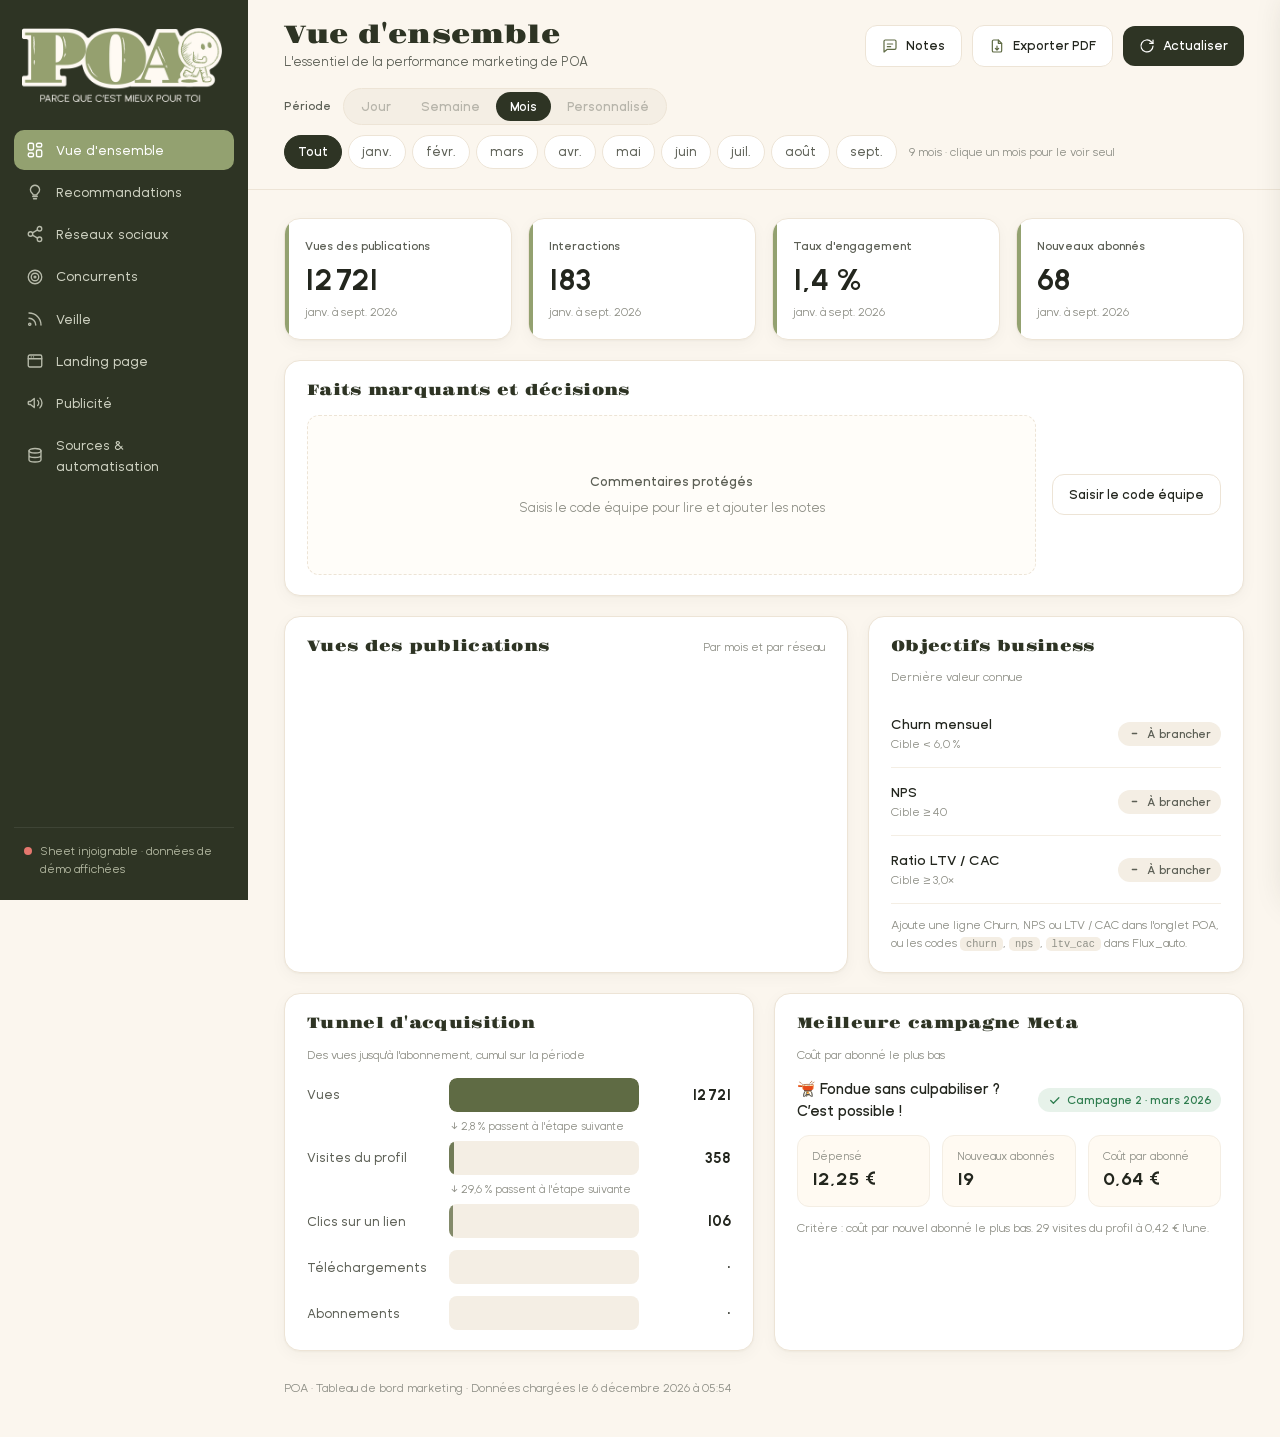
==== commit e55db5db: "Tri des tableaux par en-tête et Top 5 des publications par engagement - Tous les tableaux se trient " ====
--- a/index.html
+++ b/index.html
@@ -195,6 +195,11 @@
         </div>
 
         <div class="card">
+          <div class="card-head rp-keep"><h2>Top 5 publications</h2><span class="card-hint" id="hint-top5"></span></div>
+          <div id="top5-posts"></div>
+        </div>
+
+        <div class="card">
           <div class="card-head rp-keep"><h2>Publications</h2><span class="card-hint" id="hint-posts"></span></div>
           <div class="table-wrap" id="t-posts"></div>
         </div>
--- a/styles.css
+++ b/styles.css
@@ -644,6 +644,97 @@
   .tile-text { font-size: 18px; }
 }
 
+
+/* Fiches concurrents et alertes */
+.fois i { font-style: normal; font-weight: 500; font-size: 11.5px; }
+.alertes { list-style: none; display: flex; flex-direction: column; gap: 10px; }
+.alerte { border: 1px solid var(--line); border-left: 4px solid var(--ink-3); border-radius: 12px; padding: 12px 14px; background: #fff; break-inside: avoid; }
+.alerte.al-haute { border-left-color: var(--bad); background: #FFF8F7; }
+.alerte.al-moyenne { border-left-color: #E0A11B; }
+.al-meta { display: flex; flex-wrap: wrap; align-items: center; gap: 6px 10px; font-size: 12px; color: var(--ink-3); }
+.al-meta strong { color: var(--ink); font-size: 13px; }
+.al-titre { font-size: 14.5px; font-weight: 700; margin-top: 6px; color: var(--ink); }
+.al-detail { font-size: 13px; color: var(--ink-2); margin-top: 4px; line-height: 1.5; }
+.al-poa { font-size: 13px; color: var(--ink); background: var(--cream); border-radius: 8px; padding: 8px 10px; margin-top: 8px; line-height: 1.5; }
+.al-poa b { display: inline-block; margin-right: 8px; font-size: 11px; text-transform: uppercase; letter-spacing: .4px; color: var(--terracotta); }
+.al-src { font-size: 12px; margin-top: 6px; color: var(--ink-3); }
+.al-src a { color: var(--sage-dk); }
+.fiche-grid { display: grid; grid-template-columns: repeat(2, minmax(0, 1fr)); gap: 14px; align-items: start; }
+.fiche { border: 1px solid var(--line); border-top: 3px solid var(--fc); border-radius: 12px; padding: 14px 16px; background: #fff; display: flex; flex-direction: column; gap: 10px; min-width: 0; break-inside: avoid; }
+.fiche-head { display: flex; align-items: center; flex-wrap: wrap; gap: 6px 8px; }
+.fiche-head h3 { font-size: 16px; }
+.fiche-head .handle { font-size: 12px; color: var(--ink-3); }
+.fiche-badges { margin-left: auto; display: flex; gap: 6px; flex-wrap: wrap; align-items: center; }
+.tend-en_evolution { background: var(--warn-bg); color: var(--warn); }
+.tend-en_rupture { background: var(--bad-bg); color: var(--bad); }
+.fiche-pos { font-size: 13.5px; line-height: 1.5; color: var(--ink); }
+.fiche-pos.muted { color: var(--ink-3); font-size: 12.5px; }
+.fiche-habits { display: flex; flex-wrap: wrap; gap: 6px; }
+.fiche-habits span { font-size: 12px; font-weight: 600; color: var(--sage-dk); background: #EEF1E5; border-radius: 999px; padding: 3px 10px; }
+.fiche-dl { display: grid; grid-template-columns: 112px minmax(0, 1fr); gap: 6px 10px; font-size: 13px; line-height: 1.45; }
+.fiche-dl dt { font-size: 11px; font-weight: 700; color: var(--ink-3); text-transform: uppercase; letter-spacing: .4px; padding-top: 2px; }
+.fiche-dl dd { color: var(--ink-2); }
+.piliers { display: flex; flex-wrap: wrap; gap: 6px; }
+.pilier { font-size: 12px; color: var(--ink); background: var(--cream); border: 1px solid var(--line); border-radius: 8px; padding: 3px 9px; }
+.pilier b { color: var(--ink-3); font-weight: 600; }
+.fiche-poa { background: #FDF3EE; border-radius: 10px; padding: 9px 12px; font-size: 13px; }
+.fiche-poa b, .fiche-evol b, .fiche-cols b { display: block; font-size: 11px; font-weight: 700; text-transform: uppercase; letter-spacing: .4px; color: var(--terracotta); margin-bottom: 4px; }
+.fiche-poa ul, .fiche-cols ul { padding-left: 16px; display: flex; flex-direction: column; gap: 2px; color: var(--ink); }
+.fiche-evol { border-left: 3px solid #E0A11B; padding: 2px 0 2px 10px; font-size: 13px; color: var(--ink-2); display: flex; flex-direction: column; gap: 3px; }
+.fiche-evol b { color: var(--warn); }
+.chg-alerte { color: var(--bad); font-weight: 600; }
+.fiche-plus summary { font-size: 12.5px; font-weight: 600; color: var(--sage-dk); cursor: pointer; width: fit-content; }
+.fiche-plus[open] { display: flex; flex-direction: column; gap: 10px; font-size: 13px; color: var(--ink-2); }
+.fiche-plus > div:empty { display: none; }
+.fiche-cols { display: grid; grid-template-columns: 1fr 1fr; gap: 10px; }
+.fiche-cols b, .fiche-plus > div > b { color: var(--ink-3); display: block; font-size: 11px; font-weight: 700; text-transform: uppercase; letter-spacing: .4px; margin-bottom: 4px; }
+.fiche-plus ul { padding-left: 16px; display: flex; flex-direction: column; gap: 2px; color: var(--ink); }
+.fiche-stats { display: flex; flex-wrap: wrap; gap: 4px 14px; font-size: 12px; color: var(--ink-3); }
+.fiche-stats b { color: var(--ink); font-weight: 600; }
+@media (max-width: 1180px) { .fiche-grid { grid-template-columns: minmax(0, 1fr); } }
+@media (max-width: 520px) {
+  .fiche-dl { grid-template-columns: minmax(0, 1fr); gap: 2px; }
+  .fiche-dl dd { margin-bottom: 6px; }
+  .fiche-cols { grid-template-columns: minmax(0, 1fr); }
+  .fiche-badges { margin-left: 0; width: 100%; }
+}
+
+
+/* Réponse à une recommandation avec commentaire */
+.reco-form { width: 100%; display: flex; flex-direction: column; gap: 6px; }
+.reco-form label { font-size: 12px; font-weight: 600; color: var(--ink-2); }
+.reco-form textarea { font: inherit; font-size: 13px; color: var(--ink); background: var(--cream); border: 1px solid var(--line); border-radius: 10px; padding: 8px 10px; width: 100%; resize: vertical; min-height: 56px; }
+.reco-form textarea:focus-visible { outline: 2px solid var(--orange); outline-offset: 1px; }
+.reco-form-actions { display: flex; gap: 8px; justify-content: flex-end; flex-wrap: wrap; }
+.reco-liens { display: inline-flex; gap: 12px; margin-left: auto; }
+.reco-com { width: 100%; font-size: 13px; color: var(--ink); background: var(--cream); border-radius: 8px; padding: 7px 10px; line-height: 1.45; }
+.reco-com b { margin-right: 8px; font-size: 11px; font-weight: 700; text-transform: uppercase; letter-spacing: .4px; color: var(--ink-3); }
+
+
+/* Tri des tableaux */
+th.triable { cursor: pointer; user-select: none; position: relative; padding-right: 22px; }
+th.num.triable { padding-right: 22px; }
+th.triable:hover { color: var(--ink); background: #F7EFE2; }
+th.triable:focus-visible { outline: 2px solid var(--orange); outline-offset: -2px; }
+th.triable::after { content: '↕'; position: absolute; right: 7px; top: 50%; transform: translateY(-50%); font-size: 11px; color: var(--ink-3); opacity: .45; }
+th.triable[aria-sort="ascending"]::after { content: '↑'; opacity: 1; color: var(--sage-dk); }
+th.triable[aria-sort="descending"]::after { content: '↓'; opacity: 1; color: var(--sage-dk); }
+th.triable[aria-sort="ascending"], th.triable[aria-sort="descending"] { color: var(--sage-ink); }
+
+/* Top 5 publications */
+.top5 { list-style: none; display: grid; grid-template-columns: repeat(5, minmax(0, 1fr)); gap: 12px; }
+.top5-item { position: relative; display: flex; flex-direction: column; gap: 8px; min-width: 0; border: 1px solid var(--line); border-top: 3px solid var(--tc); border-radius: 12px; padding: 12px 14px; background: #fff; break-inside: avoid; }
+.top5-rang { position: absolute; top: 10px; right: 12px; width: 24px; height: 24px; border-radius: 50%; background: var(--sage-ink); color: #fff; font-size: 12px; font-weight: 700; display: grid; place-items: center; }
+.top5-item:first-child .top5-rang { background: var(--terracotta); }
+.top5-eng strong { display: block; font-size: 24px; font-weight: 700; letter-spacing: -.5px; line-height: 1.1; color: var(--ink); }
+.top5-eng span { font-size: 11.5px; color: var(--ink-3); }
+.top5-titre { font-size: 13px; line-height: 1.4; color: var(--ink); text-decoration: none; border-bottom: 1px solid var(--line); display: -webkit-box; -webkit-line-clamp: 3; -webkit-box-orient: vertical; overflow: hidden; flex: 1; }
+.top5-titre:hover { border-color: var(--sage); }
+.top5-meta { display: flex; flex-wrap: wrap; gap: 2px 10px; font-size: 11.5px; color: var(--ink-3); }
+@media (max-width: 1180px) { .top5 { grid-template-columns: repeat(3, minmax(0, 1fr)); } }
+@media (max-width: 720px) { .top5 { grid-template-columns: minmax(0, 1fr); } .top5-item { padding: 10px 12px; } .top5-eng strong { font-size: 20px; } }
+@media print { #report th.triable::after { display: none; } #report .top5 { grid-template-columns: repeat(5, 1fr); gap: 2mm; } }
+
 /* ============ RAPPORT PDF (impression) ============ */
 @media print {
   @page { size: A4; margin: 12mm 11mm 14mm; }
@@ -681,7 +772,8 @@
   #report .rp-vide { font-size: 11px; color: var(--ink-3); margin: 4mm 0 0; padding: 3mm 4mm; border: 1px dashed var(--line); border-radius: 10px; }
   #report .reco-layout, #report .content-grid { grid-template-columns: 1fr !important; }
   #report .card:has(.reco-list), #report .card:has(.content-grid), #report .card:has(.feed), #report .card:has(.post-grid) { break-inside: auto; }
-  #report .reco-card, #report .content-card, #report .post-card, #report .feed-item { break-inside: avoid; }
+  #report .reco-card, #report .content-card, #report .post-card, #report .feed-item, #report .fiche, #report .alerte { break-inside: avoid; }
+  #report .card:has(.fiche-grid), #report .card:has(.alertes) { break-inside: auto; }
   #report .post-grid { grid-template-columns: 1fr 1fr 1fr; gap: 3mm; }
   #report .brief-hero { background: #fff; }
   #report .bh-kpis { grid-template-columns: repeat(4, minmax(0, 1fr)); }
